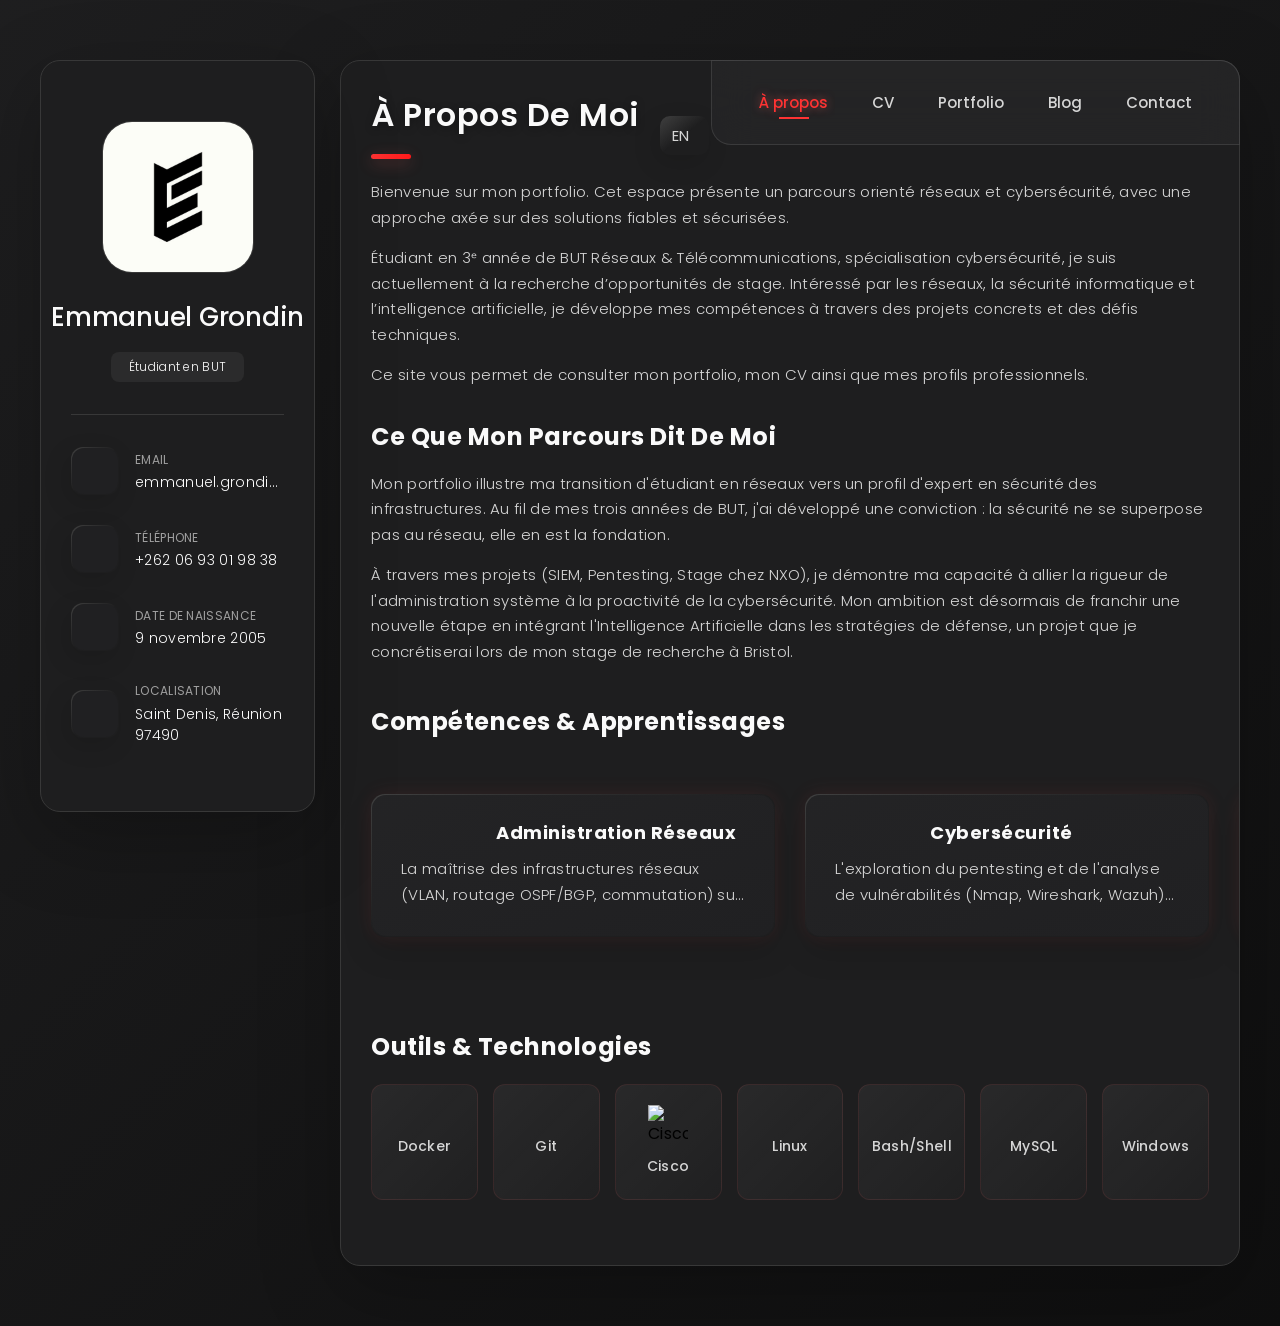
==== index.html @ bf95dd13 "final (english)" ====
<!DOCTYPE html>
<html lang="fr">

<head>
  <meta charset="UTF-8">
  <meta http-equiv="X-UA-Compatible" content="IE=edge">
  <meta name="viewport" content="width=device-width, initial-scale=1.0">
  <title>Emmanuel Grondin - Portfolio Cybersécurité & Réseaux (BUT R&T)</title>
  <meta name="description" content="Portfolio d'Emmanuel Grondin, étudiant en BUT Réseaux & Télécommunications spécialisé en cybersécurité. Projets en administration réseaux, pentesting, Docker et développement.">
  <meta name="keywords" content="Emmanuel Grondin, Portfolio, Cybersécurité, Réseaux, Télécommunications, BUT R&T, Pentesting, Cisco, Docker, Python, La Réunion">
  <meta name="author" content="Emmanuel Grondin">
  <meta name="theme-color" content="#2b2b2c">

  <!-- Open Graph / Facebook -->
  <meta property="og:type" content="website">
  <meta property="og:url" content="https://gen97490-gif.github.io/">
  <meta property="og:title" content="Emmanuel Grondin - Portfolio Cybersécurité & Réseaux">
  <meta property="og:description" content="Découvrez mes projets et compétences en cybersécurité, administration réseaux et développement.">
  <meta property="og:image" content="https://gen97490-gif.github.io/assets/images/LOGO-onglet.jpg">

  <!-- Twitter -->
  <meta property="twitter:card" content="summary_large_image">
  <meta property="twitter:url" content="https://gen97490-gif.github.io/">
  <meta property="twitter:title" content="Emmanuel Grondin - Portfolio Cybersécurité & Réseaux">
  <meta property="twitter:description" content="Découvrez mes projets et compétences en cybersécurité, administration réseaux et développement.">
  <meta property="twitter:image" content="https://gen97490-gif.github.io/assets/images/LOGO-onglet.jpg">

  <!--
    - favicon
  -->
  <link rel="shortcut icon" href="./assets/images/LOGO-onglet.jpg" type="image/x-icon">

  <!--
    - custom css link
  -->
  <link rel="stylesheet" href="./assets/css/style.css">

  <!--
    - google font link
  -->
  <link rel="preconnect" href="https://fonts.googleapis.com">
  <link rel="preconnect" href="https://fonts.gstatic.com" crossorigin>
  <link href="https://fonts.googleapis.com/css2?family=Poppins:wght@300;400;500;600&display=swap" rel="stylesheet">

  <!-- Devicon pour les logos des technologies -->
  <link rel="stylesheet" type='text/css' href="https://cdn.jsdelivr.net/gh/devicons/devicon@latest/devicon.min.css" />
</head>

<body>

  <!--
    - #LOADING SCREEN
  -->
  <div class="loading-screen" data-loading-screen>
    <div class="loader">
      <div class="loader-circle"></div>
      <img src="./assets/images/LOGO-onglet.jpg" alt="Logo" class="loader-logo">
    </div>
    <p class="loading-text">Initialisation...</p>
  </div>

  <!--
    - #MAIN
  -->

  <main>

    <!--
      - #SIDEBAR
    -->

    <aside class="sidebar" data-sidebar>

      <div class="sidebar-info">

        <figure class="avatar-box">
          <img src="./assets/images/LOGO-onglet.jpg" alt="Emmanuel Grondin" width="80">
        </figure>

        <div class="info-content">
          <h1 class="name" title="Emmanuel Grondin">Emmanuel Grondin</h1>

          <p class="title" style="min-height: 1.5em;">Étudiant en BUT 3 R&T</p>
        </div>

        <button class="info_more-btn" data-sidebar-btn>
          <span>Afficher les contacts</span>

          <ion-icon name="chevron-down"></ion-icon>
        </button>

      </div>

      <div class="sidebar-info_more">

        <div class="separator"></div>

        <ul class="contacts-list">

          <li class="contact-item">

            <div class="icon-box">
              <ion-icon name="mail-outline"></ion-icon>
            </div>

            <div class="contact-info">
              <p class="contact-title">Email</p>

              <a href="mailto:emmanuel.grondin@rt-iut.re" class="contact-link">emmanuel.grondin@rt-iut.re</a>
            </div>

          </li>

          <li class="contact-item">

            <div class="icon-box">
              <ion-icon name="phone-portrait-outline"></ion-icon>
            </div>

            <div class="contact-info">
              <p class="contact-title">Téléphone</p>

              <a href="tel:+33693019838" class="contact-link">+262 06 93 01 98 38</a>
            </div>

          </li>

          <li class="contact-item">

            <div class="icon-box">
              <ion-icon name="calendar-outline"></ion-icon>
            </div>

            <div class="contact-info">
              <p class="contact-title">Date de naissance</p>

              <time datetime="2005-11-09">9 novembre 2005</time>
            </div>

          </li>

          <li class="contact-item">

            <div class="icon-box">
              <ion-icon name="location-outline"></ion-icon>
            </div>

            <div class="contact-info">
              <p class="contact-title">Localisation</p>

              <address>Saint Denis, Réunion 97490</address>
            </div>

          </li>

        </ul>

        <div class="separator"></div>

        <ul class="social-list">

          <li class="social-item">
            <a href="https://www.linkedin.com/in/emmanuel-grondin-610211302/" class="social-link" target="_blank">
              <ion-icon name="logo-linkedin"></ion-icon>
            </a>
          </li>

          <li class="social-item">
            <a href="https://github.com/gen97490-gif" class="social-link" target="_blank">
              <ion-icon name="logo-github"></ion-icon>
            </a>
          </li>

        </ul>

      </div>

    </aside>





    <!--
      - #main-content
    -->

    <div class="main-content">

      <!--
        - #NAVBAR
      -->

      <nav class="navbar">

        <ul class="navbar-list">

          <li class="navbar-item">
            <button class="navbar-link  active" data-nav-link data-page-target="about">À propos</button>
          </li>

          <li class="navbar-item">
            <button class="navbar-link" data-nav-link data-page-target="resume">CV</button>
          </li>

          <li class="navbar-item">
            <button class="navbar-link" data-nav-link data-page-target="portfolio">Portfolio</button>
          </li>

          <li class="navbar-item">
            <button class="navbar-link" data-nav-link data-page-target="blog">Blog</button>
          </li>

          <li class="navbar-item">
            <button class="navbar-link" data-nav-link data-page-target="contact">Contact</button>
          </li>

        </ul>

      </nav>





      <!--
        - #ABOUT
      -->

      <article class="about  active" data-page="about">

        <header style="display: flex; justify-content: flex-start; align-items: center; gap: 20px;">
          <div>
            <h2 class="h2 article-title" data-lang-fr>À propos de moi</h2>
            <h2 class="h2 article-title" data-lang-en style="display: none;">About Me</h2>
          </div>
          
          <button class="lang-toggle-btn" data-lang-toggle-btn title="Switch to English">
            <span class="lang-text">EN</span>
            <ion-icon name="language-outline"></ion-icon>
          </button>
        </header>

        <section class="about-text">
          <!-- Version Française -->
          <div data-lang-fr>
            <p>
              Bienvenue sur mon portfolio. Cet espace présente un parcours orienté réseaux et cybersécurité, avec une approche axée sur des solutions fiables et sécurisées.
            </p>
            <p>
              Étudiant en 3ᵉ année de BUT Réseaux &amp; Télécommunications, spécialisation cybersécurité, je suis actuellement à la recherche d’opportunités de stage.
              Intéressé par les réseaux, la sécurité informatique et l’intelligence artificielle, je développe mes compétences à travers des projets concrets et des défis techniques.
            </p>
            <p>
              Ce site vous permet de consulter mon portfolio, mon CV ainsi que mes profils professionnels.
            </p>
            <h3 class="h3" style="margin-top: 30px; margin-bottom: 15px;">Ce que mon parcours dit de moi</h3>
            <p>
              Mon portfolio illustre ma transition d'étudiant en réseaux vers un profil d'expert en sécurité des infrastructures. 
              Au fil de mes trois années de BUT, j'ai développé une conviction : la sécurité ne se superpose pas au réseau, elle en est la fondation.
            </p>
            <p>
              À travers mes projets (SIEM, Pentesting, Stage chez NXO), je démontre ma capacité à allier la rigueur de l'administration système 
              à la proactivité de la cybersécurité. Mon ambition est désormais de franchir une nouvelle étape en intégrant l'Intelligence Artificielle 
              dans les stratégies de défense, un projet que je concrétiserai lors de mon stage de recherche à Bristol.
            </p>
          </div>

          <!-- English Version -->
          <div data-lang-en style="display: none;">
            <p>
              Welcome to my portfolio. This space showcases a journey focused on networks and cybersecurity, with an approach centered on reliable and secure solutions.
            </p>
            <p>
              As a 3rd-year student in BUT Networks & Telecommunications, specializing in cybersecurity, I am currently looking for internship opportunities.
              Interested in networks, IT security, and artificial intelligence, I develop my skills through concrete projects and technical challenges.
            </p>
            <p>
              This site allows you to view my portfolio, my CV, and my professional profiles.
            </p>
            <h3 class="h3" style="margin-top: 30px; margin-bottom: 15px;">What my journey says about me</h3>
            <p>
              My portfolio illustrates my transition from a network student to an infrastructure security expert profile. 
              Throughout my three years of BUT, I have developed a conviction: security is not superimposed on the network, it is its foundation.
            </p>
            <p>
              Through my projects (SIEM, Pentesting, Internship at NXO), I demonstrate my ability to combine the rigor of system administration 
              with the proactivity of cybersecurity. My ambition is now to take a new step by integrating Artificial Intelligence 
              into defense strategies, a project I will concretize during my research internship in Bristol.
            </p>
          </div>
        </section>


        <!--
          - testimonials (renamed to skills)
        -->

        <section class="testimonials">

          <h3 class="h3 testimonials-title">Compétences & Apprentissages</h3>

          <ul class="testimonials-list has-scrollbar">

            <li class="testimonials-item">
              <div class="content-card static-card">

                <figure class="testimonials-avatar-box">
                  <ion-icon name="server-outline" style="font-size: 40px; color: #ff6347;"></ion-icon>
                </figure>

                <h4 class="h4 testimonials-item-title">Administration Réseaux</h4>

                <div class="testimonials-text">
                  <p>
                    La maîtrise des infrastructures réseaux (VLAN, routage OSPF/BGP, commutation) sur équipements Cisco et via GNS3 m'a permis de comprendre la colonne vertébrale des communications numériques. Cela m'a apporté une rigueur logique essentielle pour diagnostiquer des pannes complexes et concevoir des architectures robustes.
                  </p>
                </div>

              </div>
            </li>

            <li class="testimonials-item">
              <div class="content-card static-card">

                <figure class="testimonials-avatar-box">
                  <ion-icon name="shield-checkmark-outline" style="font-size: 40px; color: #ff6347;"></ion-icon>
                </figure>

                <h4 class="h4 testimonials-item-title">Cybersécurité</h4>

                <div class="testimonials-text">
                  <p>
                    L'exploration du pentesting et de l'analyse de vulnérabilités (Nmap, Wireshark, Wazuh) a aiguisé mon esprit critique et ma vigilance. J'ai appris à anticiper les menaces plutôt qu'à les subir, transformant chaque faille potentielle en une opportunité de renforcement du système d'information.
                  </p>
                </div>

              </div>
            </li>

            <li class="testimonials-item">
              <div class="content-card static-card">

                <figure class="testimonials-avatar-box">
                  <ion-icon name="code-slash-outline" style="font-size: 40px; color: #ff6347;"></ion-icon>
                </figure>

                <h4 class="h4 testimonials-item-title">Développement Web</h4>

                <div class="testimonials-text">
                  <p>
                    Le développement (HTML, CSS, JS, PHP) m'a donné la capacité de créer mes propres outils et interfaces. Au-delà du code, cela m'a appris à structurer ma pensée et à traduire des besoins fonctionnels en solutions techniques concrètes, améliorant ainsi mon autonomie sur les projets.
                  </p>
                </div>

              </div>
            </li>

            <li class="testimonials-item">
              <div class="content-card static-card">

                <figure class="testimonials-avatar-box">
                  <ion-icon name="cog-outline" style="font-size: 40px; color: #ff6347;"></ion-icon>
                </figure>

                <h4 class="h4 testimonials-item-title">Systèmes & Infrastructure</h4>

                <div class="testimonials-text">
                  <p>
                    L'administration système (Linux, Windows, Virtualisation) m'a apporté une vision globale de l'environnement IT. J'ai acquis une méthodologie d'automatisation et de supervision (SNMP, Cacti) indispensable pour garantir la disponibilité et la performance des services en production.
                  </p>
                </div>

              </div>
            </li>

          </ul>

        </section>


        <!--
          - Outils & Technologies
        -->

        <section class="tools-section">

          <h3 class="h3 tools-title">Outils & Technologies</h3>

          <div class="tools-grid">

            <div class="tool-card">
              <i class="devicon-docker-plain colored" style="font-size: 40px;"></i>
              <p>Docker</p>
            </div>

            <div class="tool-card">
              <i class="devicon-git-plain colored" style="font-size: 40px;"></i>
              <p>Git</p>
            </div>

             <div class="tool-card">
              <img src="https://cdn.simpleicons.org/cisco/1BA0D7" style="width: 40px; height: 40px;" alt="Cisco">
              <p>Cisco</p>
            </div>

            <div class="tool-card">
              <i class="devicon-linux-plain" style="font-size: 40px; color: white;"></i>
              <p>Linux</p>
            </div>

            <div class="tool-card">
              <i class="devicon-bash-plain" style="font-size: 40px; color: white;"></i>
              <p>Bash/Shell</p>
            </div>

            <div class="tool-card">
              <i class="devicon-mysql-plain colored" style="font-size: 40px;"></i>
              <p>MySQL</p>
            </div>

            <div class="tool-card">
              <i class="devicon-windows8-original colored" style="font-size: 40px;"></i>
              <p>Windows</p>
            </div>

          </div>

        </section>

      </article>





      <!--
        - #RESUME
      -->

      <article class="resume" data-page="resume">

        <header>
          <h2 class="h2 article-title">CV</h2>
        </header>

        <section class="timeline">

          <div class="title-wrapper">
            <div class="icon-box">
              <ion-icon name="book-outline"></ion-icon>
            </div>

            <h3 class="h3">Formation</h3>
          </div>

          <ol class="timeline-list">

            <li class="timeline-item">

              <h4 class="h4 timeline-item-title">BUT Réseaux & Télécommunications - 3ème année</h4>

              <span>2023 — 2026</span>

              <p class="timeline-text">
                Formation spécialisée en réseaux informatiques, cybersécurité et télécommunications. Apprentissage des protocoles réseau, administration système et sécurité des données.
              </p>

            </li>

            <li class="timeline-item">

              <h4 class="h4 timeline-item-title">Baccalauréat Scientifique</h4>

              <span>2020 — 2023</span>

              <p class="timeline-text">
                Formation générale avec spécialisation en mathématiques et sciences de l'ingénieur préparant aux études supérieures en informatique et réseaux.
              </p>

            </li>

          </ol>

        </section>

        <section class="timeline">

          <div class="title-wrapper">
            <div class="icon-box">
              <ion-icon name="book-outline"></ion-icon>
            </div>

            <h3 class="h3">Expérience</h3>
          </div>

          <ol class="timeline-list">

            <li class="timeline-item">

              <h4 class="h4 timeline-item-title">Stage final - NXO Indian Ocean</h4>

              <span>Avril — Juin 2025</span>

              <p class="timeline-text">
                Stage de 2 mois au sein du département Réseaux & Sécurité. Déploiement d'équipements Cisco et Fortigate, support ITSM via Jira, migration SD-WAN, configuration VLAN et Wi-Fi, utilisation d'ESXi, GNS3 et Wireshark.
              </p>

            </li>

          </ol>

        </section>

        <section class="skill">

          <h3 class="h3 skills-title">Mes compétences</h3>

          <ul class="skills-list content-card">

            <li class="skills-item">

              <div class="title-wrapper">
                <h5 class="h5">Réseaux & TCP/IP</h5>
                <data value="85">85%</data>
              </div>

              <div class="skill-progress-bg">
                <div class="skill-progress-fill" style="width: 85%;"></div>
              </div>

            </li>

            <li class="skills-item">

              <div class="title-wrapper">
                <h5 class="h5">Cybersécurité</h5>
                <data value="80">80%</data>
              </div>

              <div class="skill-progress-bg">
                <div class="skill-progress-fill" style="width: 80%;"></div>
              </div>

            </li>

            <li class="skills-item">

              <div class="title-wrapper">
                <h5 class="h5">Linux & Windows</h5>
                <data value="85">85%</data>
              </div>

              <div class="skill-progress-bg">
                <div class="skill-progress-fill" style="width: 85%;"></div>
              </div>

            </li>

            <li class="skills-item">

              <div class="title-wrapper">
                <h5 class="h5">Python & Scripting</h5>
                <data value="75">75%</data>
              </div>

              <div class="skill-progress-bg">
                <div class="skill-progress-fill" style="width: 75%;"></div>
              </div>

            </li>

          </ul>

        </section>

        <section style="margin-top: 30px;">
          <h3 class="h3" style="margin-bottom: 20px;">Mon CV</h3>
          <embed src="./CV_2025_Emmanuel_Grondin.pdf" type="application/pdf" width="100%" height="600px" style="border: 1px solid var(--jet); border-radius: 10px;">
          <div style="margin-top: 15px; text-align: center;">
            <a href="./CV_2025_Emmanuel_Grondin.pdf" download class="form-btn" style="text-decoration: none; display: inline-flex; align-items: center; gap: 8px;">
              <ion-icon name="document-outline"></ion-icon>
              <span>Télécharger mon CV (PDF)</span>
            </a>
          </div>
        </section>

      </article>





      <!--
        - #PORTFOLIO
      -->

      <article class="portfolio" data-page="portfolio">

        <header>
          <h2 class="h2 article-title">Portfolio</h2>
        </header>

        <div style="margin-bottom: 25px; color: var(--light-gray);">
          <p>
            Voici un aperçu de mes réalisations techniques. Chaque projet présenté ici a été une occasion d'approfondir mes connaissances, que ce soit en sécurisation d'infrastructures, en administration réseau ou en développement d'outils. Ces expériences concrètes illustrent ma capacité à passer de la théorie à la pratique.
          </p>
          <ul style="margin-top: 15px; color: var(--light-gray);">
            <li style="margin-bottom: 5px;">• <strong style="color: var(--white-2);">Cybersécurité :</strong> Audit, Pentesting, SIEM (Wazuh), Hardening.</li>
            <li style="margin-bottom: 5px;">• <strong style="color: var(--white-2);">Réseaux :</strong> Architecture LAN/WAN, Cisco, SD-WAN, Wi-Fi.</li>
            <li style="margin-bottom: 5px;">• <strong style="color: var(--white-2);">Dev & Sys :</strong> Docker, Scripting (Python/Bash), Virtualisation.</li>
          </ul>
        </div>

        <section class="projects">

            <ul class="filter-list">

            <li class="filter-item">
              <button class="active" data-filter-btn>Cyber</button>
            </li>

            <li class="filter-item">
              <button data-filter-btn>Réseaux</button>
            </li>

            <li class="filter-item">
              <button data-filter-btn>Docker</button>
            </li>

            <li class="filter-item">
              <button data-filter-btn>Autre</button>
            </li>

          </ul>

          <div class="filter-select-box">

            <button class="filter-select" data-select>

              <div class="select-value" data-selecct-value>Sélectionner une catégorie</div>

              <div class="select-icon">
                <ion-icon name="chevron-down"></ion-icon>
              </div>

            </button>

            <ul class="select-list">

              <li class="select-item">
                <button data-select-item>Cyber</button>
              </li>

              <li class="select-item">
                <button data-select-item>Réseaux</button>
              </li>

              <li class="select-item">
                <button data-select-item>Docker</button>
              </li>

              <li class="select-item">
                <button data-select-item>Autre</button>
              </li>

            </ul>

          </div>

          <ul class="project-list">

            <li class="project-item active" data-filter-item data-category="cyber">
              <a href="#" class="project-link" data-pdf="./rapport/SAE 101 Mooc anssi.pdf" data-title="Certification ANSSI - Hygiène Informatique">
                <figure class="project-img">
                  <div class="project-item-icon-box">
                    <ion-icon name="eye-outline"></ion-icon>
                  </div>
                  <img src="./SAE101.png" alt="Certification ANSSI - Hygiène Informatique" loading="lazy">
                </figure>
                <h3 class="project-title">Certification ANSSI - Hygiène Informatique</h3>
                <p class="project-category">Cyber</p>
                <p class="project-description">Formation aux bonnes pratiques de l'ANSSI : sécurisation des postes de travail, gestion des mots de passe et protection des données sensibles.</p>
              </a>
            </li>

            <li class="project-item active" data-filter-item data-category="réseaux">
              <a href="#" class="project-link" data-pdf="./rapport/Compte_rendu.pdf" data-title="Conception & Déploiement Réseau LAN">
                <figure class="project-img">
                  <div class="project-item-icon-box">
                    <ion-icon name="eye-outline"></ion-icon>
                  </div>
                  <img src="./SAE102.png" alt="Schéma réseau LAN Cisco" loading="lazy">
                </figure>
                <h3 class="project-title">Conception & Déploiement Réseau LAN</h3>
                <p class="project-category">Réseaux</p>
                <p class="project-description">Architecture et déploiement d'un réseau local d'entreprise : adressage VLSM, configuration de commutateurs/routeurs Cisco et segmentation VLAN.</p>
              </a>
            </li>

            <li class="project-item active" data-filter-item data-category="autre">
              <a href="#" class="project-link" data-pdf="./rapport/SAE 202Rapport_audit_de_couverture_WIFI_Emmanuel_GRONDIN_et Benoit_Dijoux..pdf" data-title="Audit Wi-Fi & Analyse Protocolaire">
                <figure class="project-img">
                  <div class="project-item-icon-box">
                    <ion-icon name="eye-outline"></ion-icon>
                  </div>
                  <img src="./SAE103.png" alt="Analyse de spectre Wi-Fi" loading="lazy">
                </figure>
                <h3 class="project-title">Audit Wi-Fi & Analyse Protocolaire</h3>
                <p class="project-category">Autre</p>
                <p class="project-description">Audit de couverture et analyse de spectre Wi-Fi. Étude des protocoles 802.11 et optimisation de la qualité de service (QoS) sans fil.</p>
              </a>
            </li>

            <li class="project-item" data-filter-item data-category="réseaux">
              <a href="#" class="project-link" data-pdf="./SAE_201_Emmanuel.GRONDIN_et_Yann.BOISVILLIERS_Compte_Rendu.pdf" data-title="Administration Système & Services Réseaux">
                <figure class="project-img">
                  <div class="project-item-icon-box">
                    <ion-icon name="eye-outline"></ion-icon>
                  </div>
                  <img src="./SAE201.png" alt="Administration services réseaux Linux Windows" loading="lazy">
                </figure>
                <h3 class="project-title">Administration Système & Services Réseaux</h3>
                <p class="project-category">Réseaux</p>
                <p class="project-description">Déploiement et configuration de services essentiels (DNS, DHCP, Web) sur environnements Linux et Windows Server.</p>
              </a>
            </li>

            <li class="project-item" data-filter-item data-category="autre">
              <a href="#" class="project-link" data-pdf="./rapport/CR_SAE202_ALAMELOU_Rohan_BOUGHLEM_Bilel_GRONDIN_Emmanuel.pdf" data-title="Analyse Physique des Signaux & Transmission">
                <figure class="project-img">
                  <div class="project-item-icon-box">
                    <ion-icon name="eye-outline"></ion-icon>
                  </div>
                  <img src="./SAE202.png" alt="Analyse signal fibre optique" loading="lazy">
                </figure>
                <h3 class="project-title">Analyse Physique des Signaux & Transmission</h3>
                <p class="project-category">Autre</p>
                <p class="project-description">Analyse physique des transmissions : étude de la propagation des signaux sur fibre optique et cuivre, diagnostic de la couche physique.</p>
              </a>
            </li>

            <li class="project-item" data-filter-item data-category="autre">
              <a href="#" class="project-link" data-pdf="./rapport/SAE 203 TP7_Emmanuel-GRONDIN_Djibrill-GAGE_ Analyse_d'un système_de_gestion_de_commandes.pdf" data-title="Audit de Conformité & Installation de Services">
                <figure class="project-img">
                  <div class="project-item-icon-box">
                    <ion-icon name="eye-outline"></ion-icon>
                  </div>
                  <img src="./SAE203.jpg" alt="Audit de conformité système" loading="lazy">
                </figure>
                <h3 class="project-title">Audit de Conformité & Installation de Services</h3>
                <p class="project-category">Autre</p>
                <p class="project-description">Audit de conformité d'une infrastructure : installation sécurisée de services, vérification des configurations et hardening système.</p>
              </a>
            </li>

            <li class="project-item" data-filter-item data-category="réseaux">
              <a href="#" class="project-link" data-pdf="./SAE2.04_Projet_Integratif_brice_bernardin_hugues_chane-yin_grondin_emmanuel.pdf" data-title="Architecture Réseau Haute Disponibilité">
                <figure class="project-img">
                  <div class="project-item-icon-box">
                    <ion-icon name="eye-outline"></ion-icon>
                  </div>
                  <img src="./SAE204.jpeg" alt="Architecture réseau haute disponibilité" loading="lazy">
                </figure>
                <h3 class="project-title">Architecture Réseau Haute Disponibilité</h3>
                <p class="project-category">Réseaux</p>
                <p class="project-description">Conception d'une architecture réseau haute disponibilité (HA) : redondance des liens, protocoles de tolérance aux pannes (HSRP/VRRP).</p>
              </a>
            </li>

            <li class="project-item" data-filter-item data-category="cyber">
              <a href="#" class="project-link" data-pdf="./SAE3.CYBER.03_Concevoir un réseau sécurisé_DIJOUX-BENOIT_GRONDIN-EMMANUEL_BOISVILLIERS-YANN.pdf" data-title="Architecture & Sécurisation d'Infrastructure">
                <figure class="project-img">
                  <div class="project-item-icon-box">
                    <ion-icon name="eye-outline"></ion-icon>
                  </div>
                  <img src="./SAE 303.webp" alt="Architecture sécurisée pare-feu" loading="lazy">
                </figure>
                <h3 class="project-title">Architecture & Sécurisation d'Infrastructure</h3>
                <p class="project-category">Cyber</p>
                <p class="project-description">Sécurisation périmétrique et interne : mise en place de pare-feux, segmentation réseau avancée et contrôle d'accès strict.</p>
              </a>
            </li>

            <!-- Nouveaux Projets Cyber -->

            <li class="project-item" data-filter-item data-category="cyber">
              <a href="#" class="project-link" data-pdf="./rapport/TP_Wazuh_CYBER_Boisvilliers_Yann_Grondin_Emmanuel.pdf" data-title="Mise en place d'un SIEM (Wazuh) & Supervision">
                <figure class="project-img">
                  <div class="project-item-icon-box">
                    <ion-icon name="eye-outline"></ion-icon>
                  </div>
                  <!-- PLACEHOLDER IMAGE -->
                  <img src="./assets/images/wazuh.png" alt="Interface Dashboard Wazuh SIEM" loading="lazy" style="background: #333;">
                </figure>
                <h3 class="project-title">Mise en place d'un SIEM (Wazuh) & Supervision</h3>
                <p class="project-category">Cyber</p>
                <p class="project-description">Implémentation d'un SOC/SIEM avec Wazuh : centralisation des logs, détection d'intrusions en temps réel et réponse aux incidents.</p>
              </a>
            </li>

            <li class="project-item" data-filter-item data-category="cyber">
              <a href="#" class="project-link" data-pdf="./rapport/SAE 304 MANU.pdf" data-title="Rapport d'Investigation & Challenges CTF">
                <figure class="project-img">
                  <div class="project-item-icon-box">
                    <ion-icon name="eye-outline"></ion-icon>
                  </div>
                  <!-- PLACEHOLDER IMAGE -->
                  <img src="./assets/images/kali.jpg" alt="Kali Linux pour CTF et investigation" loading="lazy" style="background: #333;">
                </figure>
                <h3 class="project-title">Rapport d'Investigation & Challenges CTF</h3>
                <p class="project-category">Cyber</p>
                <p class="project-description">Investigation numérique et réponse à incident : analyse forensique, résolution de challenges CTF (Capture The Flag) et rapport d'incident.</p>
              </a>
            </li>

            <li class="project-item" data-filter-item data-category="cyber">
              <a href="#" class="project-link" data-pdf="./rapport/SAE304 Emmanuel_GRONDIN(machines vulnérables - deuxieme vague) (2).pdf" data-title="Pentesting & Audit de Vulnérabilités">
                <figure class="project-img">
                  <div class="project-item-icon-box">
                    <ion-icon name="eye-outline"></ion-icon>
                  </div>
                  <!-- PLACEHOLDER IMAGE -->
                  <img src="./assets/images/Kali-Linux-distribution-linux-1024x666.webp" alt="Pentesting sur machines vulnérables" loading="lazy" style="background: #333;">
                </figure>
                <h3 class="project-title">Pentesting & Audit de Vulnérabilités</h3>
                <p class="project-category">Cyber</p>
                <p class="project-description">Tests d'intrusion (Pentesting) : identification et exploitation de vulnérabilités (Web, Système) pour évaluer la robustesse des défenses.</p>
              </a>
            </li>

            <li class="project-item" data-filter-item data-category="cyber">
              <a href="#" class="project-link" data-pdf="./rapport/Audit_Securite_Complet_Emmanuel_GRONDIN.pdf" data-title="Audit de Sécurité Organisationnel & Technique">
                <figure class="project-img">
                  <div class="project-item-icon-box">
                    <ion-icon name="eye-outline"></ion-icon>
                  </div>
                  <!-- PLACEHOLDER IMAGE -->
                  <img src="./assets/images/audit.png" alt="Rapport d'audit de sécurité" loading="lazy" style="background: #333;">
                </figure>
                <h3 class="project-title">Audit de Sécurité Organisationnel & Technique</h3>
                <p class="project-category">Cyber</p>
                <p class="project-description">Audit de sécurité global : analyse de risques (EBIOS), audit organisationnel et technique, et recommandations de remédiation.</p>
              </a>
            </li>

            <li class="project-item" data-filter-item data-category="cyber">
              <a href="#" class="project-link" data-pdf="./rapport/2025-R4.Cyber.11_TP1_Emmanuel-GRONDIN.pdf" data-title="Hardening & Sécurisation des Services Critiques">
                <figure class="project-img">
                  <div class="project-item-icon-box">
                    <ion-icon name="eye-outline"></ion-icon>
                  </div>
                  <!-- PLACEHOLDER IMAGE -->
                  <img src="./assets/images/network-security-levels-what-is.jpg" alt="Hardening et sécurisation système" loading="lazy" style="background: #333;">
                </figure>
                <h3 class="project-title">Hardening & Sécurisation des Services Critiques</h3>
                <p class="project-category">Cyber</p>
                <p class="project-description">Durcissement (Hardening) des services critiques : sécurisation des configurations, gestion des correctifs et réduction de la surface d'attaque.</p>
              </a>
            </li>

            <!-- Nouveaux Projets Docker -->

            <li class="project-item" data-filter-item data-category="docker">
              <a href="#" class="project-link" data-pdf="./rapport/GRONDIN-Emmanuel-BUT3-TP1_docker.pdf" data-title="Déploiement d'Infrastructure Conteneurisée">
                <figure class="project-img">
                  <div class="project-item-icon-box">
                    <ion-icon name="eye-outline"></ion-icon>
                  </div>
                  <!-- PLACEHOLDER IMAGE -->
                  <img src="./assets/images/grafana.png" alt="Monitoring Docker avec Grafana" loading="lazy" style="background: #333;">
                </figure>
                <h3 class="project-title">Déploiement d'Infrastructure Conteneurisée</h3>
                <p class="project-category">Docker</p>
                <p class="project-description">Conteneurisation d'applications : création d'images Docker optimisées, gestion des volumes et réseaux pour des déploiements agiles.</p>
              </a>
            </li>

            <li class="project-item" data-filter-item data-category="docker">
              <a href="#" class="project-link" data-pdf="./rapport/GRONDIN-Emmanuel-BUT3-TP2_docker.pdf" data-title="Orchestration de Conteneurs & Micro-services">
                <figure class="project-img">
                  <div class="project-item-icon-box">
                    <ion-icon name="eye-outline"></ion-icon>
                  </div>
                  <!-- PLACEHOLDER IMAGE -->
                  <img src="./assets/images/docker.jpg" alt="Orchestration Docker Compose" loading="lazy" style="background: #333;">
                </figure>
                <h3 class="project-title">Orchestration de Conteneurs & Micro-services</h3>
                <p class="project-category">Docker</p>
                <p class="project-description">Orchestration de conteneurs : déploiement de stacks multi-services avec Docker Compose, gestion de la scalabilité et de la persistance.</p>
              </a>
            </li>

          </ul>

        </section>

      </article>

      <article class="blog" data-page="blog">

        <header>
          <h2 class="h2 article-title">Blog</h2>
        </header>

        <section class="blog-posts">

          <ul class="blog-posts-list">

            <li class="blog-post-item">
              <a href="#" class="project-link" data-pdf="./rapport/GRONDIN_Emmanuel_rapport_stage_RT2_2025 (1).pdf" data-title="Rapport de Stage - NXO Indian Ocean">

                <figure class="blog-banner-box">
                  <img src="./assets/images/NXO-Fayat-fond-bleu-413x267.png" alt="Stage NXO Indian Ocean" loading="lazy">
                </figure>

                <div class="blog-content">

                  <div class="blog-meta">
                    <p class="blog-category">Expérience</p>

                    <span class="dot"></span>

                    <time datetime="2025-04">Avril — Juin 2025</time>
                  </div>

                  <h3 class="h3 blog-item-title">Stage final - NXO Indian Ocean</h3>

                  <p class="blog-text">
                    Stage de 2 mois au sein du département Réseaux & Sécurité. Déploiement d'équipements Cisco et Fortigate, support ITSM via Jira, migration SD-WAN, configuration VLAN et Wi-Fi, utilisation d'ESXi, GNS3 et Wireshark.
                  </p>

                </div>

              </a>
            </li>

            <li class="blog-post-item">
              <a href="#">

                <figure class="blog-banner-box">
                  <img src="./assets/images/logo.webp" alt="Université de Bristol" loading="lazy">
                </figure>

                <div class="blog-content">

                  <div class="blog-meta">
                    <p class="blog-category">Recherche & IA</p>

                    <span class="dot"></span>

                    <time datetime="2026">Projet Futur</time>
                  </div>

                  <h3 class="h3 blog-item-title">Stage de Recherche - Université de Bristol</h3>

                  <p class="blog-text">
                    Préparation d'un stage de recherche en Angleterre à l'Université de Bristol. Le sujet portera sur l'auto-défense des systèmes informatiques (Self-Defending Networks) en utilisant l'Intelligence Artificielle pour la cybersécurité.
                  </p>

                </div>

              </a>
            </li>

          </ul>

        </section>

      </article>





      <!--
        - #CONTACT
      -->

      <article class="contact" data-page="contact">

        <header>
          <h2 class="h2 article-title">Contact</h2>
        </header>

        <section class="contact-info-main">
          <p style="color: var(--light-gray); margin-bottom: 30px; font-size: var(--fs-6);">
            Je suis actuellement à la recherche d'opportunités en réseaux, cybersécurité et même en intelligence artificielle. N'hésitez pas à me contacter directement via les coordonnées ci-dessous pour échanger sur mon profil ou mes projets.
          </p>

          <ul class="contacts-list" style="grid-template-columns: 1fr;">

            <li class="contact-item">
              <div class="icon-box">
                <ion-icon name="mail-outline"></ion-icon>
              </div>

              <div class="contact-info">
                <p class="contact-title">Email</p>
                <a href="mailto:emmanuel.grondin@rt-iut.re" class="contact-link">emmanuel.grondin@rt-iut.re</a>
              </div>
            </li>

            <li class="contact-item">
              <div class="icon-box">
                <ion-icon name="phone-portrait-outline"></ion-icon>
              </div>

              <div class="contact-info">
                <p class="contact-title">Téléphone</p>
                <a href="tel:+33693019838" class="contact-link">+262 06 93 01 98 38</a>
              </div>
            </li>

            <li class="contact-item">
              <div class="icon-box">
                <ion-icon name="location-outline"></ion-icon>
              </div>

              <div class="contact-info">
                <p class="contact-title">Localisation</p>
                <address style="color: var(--white-2); font-style: normal;">Saint Denis, Réunion 97490</address>
              </div>
            </li>

          </ul>

        </section>

        <section class="hobbies-section" style="margin-bottom: 30px;">

          <h3 class="h3 article-title">Centres d'intérêt</h3>

          <ul class="service-list">

            <li class="service-item">
              <div class="service-icon-box">
                <ion-icon name="football-outline" style="font-size: 40px; color: var(--crimson-red);"></ion-icon>
              </div>
              <div class="service-content-box">
                <h4 class="h4 service-item-title">Football</h4>
                <p class="service-item-text">
                  Esprit d'équipe et compétition, développant résilience et cohésion.
                </p>
              </div>
            </li>

            <li class="service-item">
              <div class="service-icon-box">
                <ion-icon name="walk-outline" style="font-size: 40px; color: var(--crimson-red);"></ion-icon>
              </div>
              <div class="service-content-box">
                <h4 class="h4 service-item-title">Randonnée</h4>
                <p class="service-item-text">
                  Exploration des sentiers de La Réunion. Une activité qui renforce la persévérance et permet de se ressourcer.
                </p>
              </div>
            </li>

            <li class="service-item">
              <div class="service-icon-box">
                <ion-icon name="desktop-outline" style="font-size: 40px; color: var(--crimson-red);"></ion-icon>
              </div>
              <div class="service-content-box">
                <h4 class="h4 service-item-title">Informatique</h4>
                <p class="service-item-text">
                  Passionné par la tech en général : veille technologique, configuration de homelab et projets personnels.
                </p>
              </div>
            </li>

          </ul>

        </section>

      </article>

    </div>

    <!-- PDF Modal (Placé ici pour être accessible partout) -->
    <div class="pdf-modal-container" id="pdfModal">
      <div class="pdf-overlay" id="pdfOverlay"></div>
      <div class="pdf-modal">
        <div class="pdf-modal-header">
          <h2 class="pdf-modal-title" id="pdfTitle"></h2>
          <button class="pdf-modal-close" id="pdfCloseBtn">
            <ion-icon name="close-outline"></ion-icon>
          </button>
        </div>
        <div class="pdf-modal-content">
          <embed id="pdfViewer" type="application/pdf" width="100%" height="100%">
        </div>
        <div class="pdf-modal-footer">
          <a id="pdfSiteBtn" href="#" target="_blank" class="form-btn" style="display: none; text-decoration: none; align-items: center; gap: 8px; margin-bottom: 10px;">
            <ion-icon name="globe-outline"></ion-icon>
            <span>Visiter le site</span>
          </a>
          <a id="pdfDownloadBtn" href="#" download class="form-btn" style="text-decoration: none; display: inline-flex; align-items: center; gap: 8px;">
            <ion-icon name="download-outline"></ion-icon>
            <span>Télécharger</span>
          </a>
        </div>
      </div>
    </div>

  </main>






  <!--
    - custom js link
  -->
  <script src="./assets/js/script.js"></script>

  <!--
    - ionicon link
  -->
  <script type="module" src="https://unpkg.com/ionicons@5.5.2/dist/ionicons/ionicons.esm.js"></script>
  <script nomodule src="https://unpkg.com/ionicons@5.5.2/dist/ionicons/ionicons.js"></script>

</body>

</html>
---- assets/css/style.css ----
li {
  transition: transform var(--transition-1), opacity var(--transition-1);
}

li:hover {
  transform: translateX(2px);
}

/* Focus states améliorés pour l'accessibilité */
button:focus, a:focus {
  outline: 2px solid var(--crimson-red);
  outline-offset: 2px;
  border-radius: 4px;
}

input:focus, textarea:focus {
  outline: 2px solid var(--crimson-red);
  outline-offset: 2px;
}

/* Meilleur contraste pour les liens */
a {
  color: var(--white-2);
}

a:hover {
  color: var(--crimson-red);
}

/* Améliorations de l'indentation et l'espacement */
.content-card {
  padding: 20px;
}

/* Meilleure visibilité du scroll */
::-webkit-scrollbar-thumb:hover {
  background: var(--bittersweet-shimmer);
  box-shadow: inset 0 0 6px rgba(255, 100, 100, 0.3);
}

/*-----------------------------------*\
  #style.css
\*-----------------------------------*/


/**
 * copyright 2022 @codewithsadee
 */





/*-----------------------------------*\
  #CUSTOM PROPERTY
\*-----------------------------------*/

:root {

  /**
   * colors
   */

  /* gradient */

  --bg-gradient-onyx: linear-gradient(
    to bottom right, 
    hsl(240, 1%, 25%) 3%, 
    hsl(0, 0%, 19%) 97%
  );
  --bg-gradient-jet: linear-gradient(
    to bottom right, 
    hsla(240, 1%, 18%, 0.251) 0%, 
    hsla(240, 2%, 11%, 0) 100%
  ), hsl(240, 2%, 13%);
  --bg-gradient-red-1: linear-gradient(
    to bottom right, 
    hsl(0, 100%, 60%) 0%, 
    hsla(0, 100%, 55%, 0) 50%
  );
  --bg-gradient-red-2: linear-gradient(
    135deg, 
    hsla(0, 100%, 60%, 0.251) 0%, 
    hsla(0, 100%, 55%, 0) 59.86%
  ), hsl(240, 2%, 13%);
  --border-gradient-onyx: linear-gradient(
    to bottom right, 
    hsl(0, 0%, 25%) 0%, 
    hsla(0, 0%, 25%, 0) 50%
  );
  --text-gradient-red: linear-gradient(
    to right, 
    hsl(0, 100%, 60%), 
    hsl(0, 100%, 55%)
  );

  /* solid */

  --jet: hsl(0, 0%, 22%);
  --onyx: hsl(240, 1%, 17%);
  --eerie-black-1: hsl(240, 2%, 13%);
  --eerie-black-2: hsl(240, 2%, 12%);
  --smoky-black: hsl(0, 0%, 7%);
  --white-1: hsl(0, 0%, 100%);
  --white-2: hsl(0, 0%, 98%);
  --crimson-red: hsl(0, 100%, 60%);
  --crimson-red-dark: hsl(0, 100%, 50%);
  --light-gray: hsl(0, 0%, 84%);
  --light-gray-70: hsla(0, 0%, 84%, 0.7);
  --bittersweet-shimmer: hsl(0, 43%, 51%);

  /**
   * typography
   */

  /* font-family */
  --ff-poppins: 'Poppins', sans-serif;

  /* font-size */
  --fs-1: 24px;
  --fs-2: 18px;
  --fs-3: 17px;
  --fs-4: 16px;
  --fs-5: 15px;
  --fs-6: 14px;
  --fs-7: 13px;
  --fs-8: 11px;

  /* font-weight */
  --fw-300: 300;
  --fw-400: 400;
  --fw-500: 500;
  --fw-600: 600;

  /**
   * shadow
   */
  
  --shadow-1: -4px 8px 24px hsla(0, 0%, 0%, 0.25);
  --shadow-2: 0 16px 30px hsla(0, 0%, 0%, 0.25);
  --shadow-3: 0 16px 40px hsla(0, 0%, 0%, 0.25);
  --shadow-4: 0 25px 50px hsla(0, 0%, 0%, 0.15);
  --shadow-5: 0 24px 80px hsla(0, 0%, 0%, 0.25);

  /**
   * transition
   */

  --transition-1: 0.25s ease;
  --transition-2: 0.5s ease-in-out;

}


/*-----------------------------------*\
  #MODERN ENHANCEMENTS
\*-----------------------------------*/

/* Smooth transitions globales */
* {
  transition: background-color var(--transition-1), color var(--transition-1), transform var(--transition-1), box-shadow var(--transition-1);
}

/* Animation de pulsation pour l'avatar */
@keyframes pulse-glow {
  0% { box-shadow: 0 0 0 0 rgba(255, 99, 71, 0.4); }
  70% { box-shadow: 0 0 0 10px rgba(255, 99, 71, 0); }
  100% { box-shadow: 0 0 0 0 rgba(255, 99, 71, 0); }
}

/* Amélioration globale des textes et lisibilité */
body {
  letter-spacing: 0.3px;
}

p {
  line-height: 1.7;
}

h1, h2, h3, h4, h5 {
  letter-spacing: 0.5px;
}

/* Améliorations des sections */
section {
  margin-bottom: 40px;
}

/* Hover effect sur les sections */
article {
  transition: transform var(--transition-2);
}

/* Amélioration des inputs */
input:focus, textarea:focus {
  box-shadow: 0 0 20px rgba(255, 100, 100, 0.3), inset 0 0 10px rgba(255, 100, 100, 0.1);
  transform: translateY(-2px);
}

/* Amélioration des listes */
li {
  transition: transform var(--transition-1), opacity var(--transition-1);
}

li:hover {
  transform: translateX(2px);
}


/* Amélioration des boutons et liens */
a, button {
  position: relative;
  overflow: hidden;
}

a::before, button::before {
  content: "";
  position: absolute;
  top: 50%;
  left: 50%;
  width: 0;
  height: 0;
  border-radius: 50%;
  background: rgba(255, 255, 255, 0.1);
  transform: translate(-50%, -50%);
  transition: width var(--transition-1), height var(--transition-1);
  z-index: -1;
}

a:hover::before, button:hover::before {
  width: 300px;
  height: 300px;
}





/*-----------------------------------*\
  #RESET
\*-----------------------------------*/

*, *::before, *::after {
  margin: 0;
  padding: 0;
  box-sizing: border-box;
}

a { text-decoration: none; }

li { list-style: none; }

img, ion-icon, a, button, time, span { display: block; }

button {
  font: inherit;
  background: none;
  border: none;
  text-align: left;
  cursor: pointer;
}

input, textarea {
  display: block;
  width: 100%;
  background: none;
  font: inherit;
}

::selection {
  background: var(--crimson-red);
  color: var(--smoky-black);
}

:focus { outline-color: var(--crimson-red); }

html { font-family: var(--ff-poppins); }

body { 
  background: linear-gradient(-45deg, var(--smoky-black), var(--eerie-black-1), #0a0a0a, var(--eerie-black-2));
  background-size: 400% 400%;
  animation: gradientBG 15s ease infinite;
  min-height: 100vh;
}

@keyframes gradientBG {
  0% { background-position: 0% 50%; }
  50% { background-position: 100% 50%; }
  100% { background-position: 0% 50%; }
}





/*-----------------------------------*\
  #REUSED STYLE
\*-----------------------------------*/

.sidebar,
article {
  background: var(--eerie-black-2);
  border: 1px solid var(--jet);
  border-radius: 20px;
  padding: 15px;
  box-shadow: var(--shadow-1);
  z-index: 1;
}

.separator {
  width: 100%;
  height: 1px;
  background: var(--jet);
  margin: 16px 0;
}

.icon-box {
  position: relative;
  background: var(--border-gradient-onyx);
  width: 30px;
  height: 30px;
  border-radius: 8px;
  display: flex;
  justify-content: center;
  align-items: center;
  font-size: 16px;
  color: var(--crimson-red);
  box-shadow: var(--shadow-1);
  z-index: 1;
}

.icon-box::before {
  content: "";
  position: absolute;
  inset: 1px;
  background: var(--eerie-black-1);
  border-radius: inherit;
  z-index: -1;
}

.icon-box ion-icon { --ionicon-stroke-width: 35px; }

article { display: none; }

article.active {
  display: block;
  animation: fadeInScale 0.6s cubic-bezier(0.25, 0.46, 0.45, 0.94) backwards;
}

@keyframes fadeInScale {
  0% { 
    opacity: 0;
    transform: scale(0.95);
  }
  100% { 
    opacity: 1;
    transform: scale(1);
  }
}

.h2,
.h3,
.h4,
.h5 {
  color: var(--white-2);
  text-transform: capitalize;
}

.h2 { font-size: var(--fs-1); }

.h3 { font-size: var(--fs-2); }

.h4 { font-size: var(--fs-4); }

.h5 {
  font-size: var(--fs-7);
  font-weight: var(--fw-500);
}

.article-title {
  position: relative;
  padding-bottom: 12px;
  text-shadow: 0 2px 8px rgba(0, 0, 0, 0.3);
}

.article-title::after {
  content: "";
  position: absolute;
  bottom: 0;
  left: 0;
  width: 40px;
  height: 4px;
  background: var(--text-gradient-red);
  border-radius: 4px;
  box-shadow: 0 4px 15px rgba(255, 100, 100, 0.3);
  transition: width var(--transition-1);
}

.article-title:hover::after {
  width: 60px;
}

.has-scrollbar::-webkit-scrollbar {
  width: 5px; /* for vertical scrollbar */
  height: 5px; /* for horizontal scrollbar */
}

.has-scrollbar::-webkit-scrollbar-track {
  background: var(--onyx);
  border-radius: 5px;
}

.has-scrollbar::-webkit-scrollbar-thumb {
  background: var(--crimson-red);
  border-radius: 5px;
}

.has-scrollbar::-webkit-scrollbar-button { width: 20px; }

.content-card {
  position: relative;
  background: var(--border-gradient-onyx);
  padding: 15px;
  padding-top: 45px;
  border-radius: 14px;
  box-shadow: var(--shadow-2), 0 0 20px rgba(255, 100, 100, 0.1);
  cursor: pointer;
  z-index: 1;
  transition: all var(--transition-1);
}

.content-card:hover {
  box-shadow: var(--shadow-2), 0 0 30px rgba(255, 100, 100, 0.2);
  transform: translateY(-2px);
}

/* Désactiver le curseur pointer pour les cartes non cliquables */
.content-card.static-card {
  cursor: default;
}

.content-card::before {
  content: "";
  position: absolute;
  inset: 1px;
  background: var(--bg-gradient-jet);
  border-radius: inherit;
  z-index: -1;
}





/*-----------------------------------*\
  #MAIN
\*-----------------------------------*/

main {
  margin: 15px 12px;
  margin-bottom: 75px;
  min-width: 259px;
}





/*-----------------------------------*\
  #SIDEBAR
\*-----------------------------------*/

.sidebar {
  margin-bottom: 15px;
  max-height: 112px;
  overflow: hidden;
  transition: var(--transition-2);
}

.sidebar.active { max-height: 405px; }

.sidebar-info {
  position: relative;
  display: flex;
  justify-content: flex-start;
  align-items: center;
  gap: 15px;
}

.avatar-box {
  background: var(--bg-gradient-onyx);
  border-radius: 20px;
  position: relative;
  overflow: hidden;
  border: 1px solid var(--jet);
  animation: pulse-glow 3s infinite;
}

.info-content .name {
  color: var(--white-2);
  font-size: var(--fs-3);
  font-weight: var(--fw-500);
  letter-spacing: -0.25px;
  margin-bottom: 10px;
}

.info-content .title {
  color: var(--white-1);
  background: var(--onyx);
  font-size: var(--fs-8);
  font-weight: var(--fw-300);
  width: max-content;
  padding: 3px 12px;
  border-radius: 8px;
}

.info_more-btn {
  position: absolute;
  top: -15px;
  right: -15px;
  border-radius: 0 15px;
  font-size: 13px;
  color: var(--crimson-red);
  background: var(--border-gradient-onyx);
  padding: 10px;
  box-shadow: var(--shadow-2);
  transition: var(--transition-1);
  z-index: 1;
}

.info_more-btn::before {
  content: "";
  position: absolute;
  inset: 1px;
  border-radius: inherit;
  background: var(--bg-gradient-jet);
  transition: var(--transition-1);
  z-index: -1;
}

.info_more-btn:hover,
.info_more-btn:focus { background: var(--bg-gradient-red-1); }

.info_more-btn:hover::before,
.info_more-btn:focus::before { background: var(--bg-gradient-red-2); }

.info_more-btn span { display: none; }

.sidebar-info_more {
  opacity: 0;
  visibility: hidden;
  transition: var(--transition-2);
}

.sidebar.active .sidebar-info_more {
  opacity: 1;
  visibility: visible;
}

.contacts-list {
  display: grid;
  grid-template-columns: 1fr;
  gap: 16px;
}

.contact-item {
  min-width: 100%;
  display: flex;
  align-items: center;
  gap: 16px;
}

.contact-info {
  max-width: calc(100% - 46px);
  width: calc(100% - 46px);
}

.contact-title {
  color: var(--light-gray-70);
  font-size: var(--fs-8);
  text-transform: uppercase;
  margin-bottom: 2px;
}

.contact-info :is(.contact-link, time, address) {
  color: var(--white-2);
  font-size: var(--fs-7);
}

.contact-info address { font-style: normal; }

.social-list {
  display: flex;
  justify-content: flex-start;
  align-items: center;
  gap: 15px;
  padding-bottom: 4px;
  padding-left: 7px;
}

.social-item .social-link {
  color: var(--light-gray-70);
  font-size: 18px;
}


.social-item .social-link:hover { color: var(--light-gray); }





/*-----------------------------------*\
  #NAVBAR
\*-----------------------------------*/

.navbar {
  position: fixed;
  bottom: 0;
  left: 0;
  width: 100%;
  background: hsla(240, 1%, 17%, 0.5);
  backdrop-filter: blur(20px);
  -webkit-backdrop-filter: blur(20px);
  border: 1px solid rgba(255, 255, 255, 0.1);
  border-radius: 12px 12px 0 0;
  box-shadow: 0 -5px 20px rgba(0,0,0,0.3);
  z-index: 5;
}

.navbar-list {
  display: flex;
  flex-wrap: wrap;
  justify-content: center;
  align-items: center;
  padding: 0 10px;
}

.navbar-link {
  color: var(--light-gray);
  font-size: var(--fs-8);
  padding: 20px 7px;
  transition: all var(--transition-1);
  position: relative;
}

.navbar-link::after {
  content: "";
  position: absolute;
  bottom: 15px;
  left: 50%;
  width: 0;
  height: 2px;
  background: var(--crimson-red);
  transform: translateX(-50%);
  transition: width var(--transition-1);
}

.navbar-link:hover,
.navbar-link:focus { 
  color: var(--white-1);
}

.navbar-link:hover::after,
.navbar-link:focus::after {
  width: 30px;
}

.navbar-link.active { 
  color: var(--crimson-red);
  text-shadow: 0 0 10px rgba(255, 100, 100, 0.5);
}

.navbar-link.active::after {
  width: 30px;
}





/*-----------------------------------*\
  #ABOUT
\*-----------------------------------*/

.about .article-title { margin-bottom: 15px; }

.about-text {
  color: var(--light-gray);
  font-size: var(--fs-6);
  font-weight: var(--fw-300);
  line-height: 1.6;
}

.about-text p { margin-bottom: 15px; }



/**
 * #service 
 */

.service { margin-bottom: 35px; }

.service-title { margin-bottom: 20px; }

.service-list {
  display: grid;
  grid-template-columns: 1fr;
  gap: 20px;
}

.service-item {
  position: relative;
  background: var(--border-gradient-onyx);
  padding: 20px;
  border-radius: 14px;
  box-shadow: var(--shadow-2);
  z-index: 1;
}

.service-item::before {
  content: "";
  position: absolute;
  inset: 1px;
  background: var(--bg-gradient-jet);
  border-radius: inherit;
  z-index: -1;
}

.service-icon-box { margin-bottom: 10px; }

.service-icon-box img { margin: auto; }

.service-content-box { text-align: center; }

.service-item-title { margin-bottom: 7px; }

.service-item-text {
  color: var(--light-gray);
  font-size: var(--fs-6);
  font-weight: var(--fw-3);
  line-height: 1.6;
}


/**
 * #testimonials 
 */

.testimonials { margin-bottom: 30px; }

.testimonials-title { margin-bottom: 20px; }

.testimonials-list {
  display: flex;
  justify-content: flex-start;
  align-items: flex-start;
  gap: 15px;
  margin: 0 -15px;
  padding: 25px 15px;
  padding-bottom: 35px;
  overflow-x: auto;
  scroll-behavior: smooth;
  overscroll-behavior-inline: contain;
  scroll-snap-type: inline mandatory;
}

.testimonials-item {
  min-width: 100%;
  scroll-snap-align: center;
}

.testimonials-avatar-box {
  position: absolute;
  top: 0;
  left: 0;
  transform: translate(15px, -25px);
  background: var(--bg-gradient-onyx);
  border-radius: 14px;
  box-shadow: var(--shadow-1);
}

.testimonials-item-title { margin-bottom: 7px; }

.testimonials-text {
  color: var(--light-gray);
  font-size: var(--fs-6);
  font-weight: var(--fw-300);
  line-height: 1.6;
  display: -webkit-box;
  line-clamp: 4;
  -webkit-line-clamp: 4;
  -webkit-box-orient: vertical;
  overflow: hidden;
}


/**
 * #testimonials-modal
 */

.modal-container {
  position: fixed;
  top: 0;
  left: 0;
  width: 100%;
  height: 100%;
  display: flex;
  justify-content: center;
  align-items: center;
  overflow-y: auto;
  overscroll-behavior: contain;
  z-index: 20;
  pointer-events: none;
  visibility: hidden;
}

.modal-container::-webkit-scrollbar { display: none; }

.modal-container.active {
  pointer-events: all;
  visibility: visible;
}

.overlay {
  position: fixed;
  top: 0;
  left: 0;
  width: 100%;
  height: 100vh;
  background: hsl(0, 0%, 5%);
  opacity: 0;
  visibility: hidden;
  pointer-events: none;
  z-index: 1;
  transition: var(--transition-1);
}

.overlay.active {
  opacity: 0.8;
  visibility: visible;
  pointer-events: all;
}

.testimonials-modal {
  background: var(--eerie-black-2);
  position: relative;
  padding: 15px;
  margin: 15px 12px;
  border: 1px solid var(--jet);
  border-radius: 14px;
  box-shadow: var(--shadow-5);
  transform: scale(1.2);
  opacity: 0;
  transition: var(--transition-1);
  z-index: 2;
}

.modal-container.active .testimonials-modal {
  transform: scale(1);
  opacity: 1;
}

.modal-close-btn {
  position: absolute;
  top: 15px;
  right: 15px;
  background: var(--onyx);
  border-radius: 8px;
  width: 32px;
  height: 32px;
  display: flex;
  justify-content: center;
  align-items: center;
  color: var(--white-2);
  font-size: 18px;
  opacity: 0.7;
}

.modal-close-btn:hover,
.modal-close-btn:focus { opacity: 1; }

.modal-close-btn ion-icon { --ionicon-stroke-width: 50px; }

.modal-avatar-box {
  background: var(--bg-gradient-onyx);
  width: max-content;
  border-radius: 14px;
  margin-bottom: 15px;
  box-shadow: var(--shadow-2);
}

.modal-img-wrapper > img { display: none; }

.modal-title { margin-bottom: 4px; }

.modal-content time {
  font-size: var(--fs-6);
  color: var(--light-gray-70);
  font-weight: var(--fw-300);
  margin-bottom: 10px;
}

.modal-content p {
  color: var(--light-gray);
  font-size: var(--fs-6);
  font-weight: var(--fw-300);
  line-height: 1.6;
}


/**
 * #clients 
 */

.clients { margin-bottom: 15px; }

.clients-list {
  display: flex;
  justify-content: flex-start;
  align-items: flex-start;
  gap: 15px;
  margin: 0 -15px;
  padding: 25px;
  padding-bottom: 25px;
  overflow-x: auto;
  scroll-behavior: smooth;
  overscroll-behavior-inline: contain;
  scroll-snap-type: inline mandatory;
  scroll-padding-inline: 25px;
}

.clients-item {
  min-width: 50%;
  scroll-snap-align: start;
}

/* Styles pour la section Outils & Technologies */
.tools-section {
  margin-bottom: 35px;
}

.tools-title {
  margin-bottom: 20px;
}

.tools-grid {
  display: grid;
  grid-template-columns: repeat(auto-fit, minmax(100px, 1fr));
  gap: 15px;
}

/* Styles pour les cartes d'outils */
.tool-card {
  display: flex;
  flex-direction: column;
  align-items: center;
  justify-content: center;
  gap: 10px;
  padding: 20px;
  background: linear-gradient(135deg, rgba(255,255,255,0.05) 0%, rgba(255,255,255,0.01) 100%);
  border-radius: 12px;
  transition: all 0.3s cubic-bezier(0.175, 0.885, 0.32, 1.275);
  cursor: pointer;
  border: 1px solid rgba(255, 100, 100, 0.1);
}

.tool-card:hover {
  background: linear-gradient(135deg, rgba(255,100,100,0.15) 0%, rgba(255,100,100,0.05) 100%);
  transform: translateY(-8px);
  box-shadow: 0 12px 30px rgba(255, 100, 100, 0.3);
  border-color: var(--crimson-red);
}

.tool-card p {
  font-size: 14px;
  color: var(--light-gray);
  text-align: center;
  margin: 0;
  font-weight: 500;
  transition: color var(--transition-1);
}

.tool-card:hover p {
  color: var(--crimson-red);
}






/*-----------------------------------*\
  #RESUME
\*-----------------------------------*/

.article-title { margin-bottom: 30px; }


/**
 * education and experience 
 */

.timeline { margin-bottom: 30px; }

.timeline .title-wrapper {
  display: flex;
  align-items: center;
  gap: 15px;
  margin-bottom: 25px;
}

.timeline-list {
  font-size: var(--fs-6);
  margin-left: 45px;
}

.timeline-item { position: relative; }

.timeline-item:not(:last-child) { margin-bottom: 20px; }

.timeline-item-title {
  font-size: var(--fs-6);
  line-height: 1.3;
  margin-bottom: 7px;
}

.timeline-list span {
  color: var(--vegas-gold);
  font-weight: var(--fw-400);
  line-height: 1.6;
}

.timeline-item:not(:last-child)::before {
  content: "";
  position: absolute;
  top: -25px;
  left: -30px;
  width: 1px;
  height: calc(100% + 50px);
  background: var(--jet);
}

.timeline-item::after {
  content: "";
  position: absolute;
  top: 5px;
  left: -33px;
  height: 6px;
  width: 6px;
  background: var(--text-gradient-red);
  border-radius: 50%;
  box-shadow: 0 0 0 4px var(--jet);
}

.timeline-text {
  color: var(--light-gray);
  font-weight: var(--fw-300);
  line-height: 1.6;
}


/**
 * skills 
 */

.skills-title { margin-bottom: 20px; }

.skills-list { padding: 20px; }


.skills-item:not(:last-child) { margin-bottom: 15px; }

.skill .title-wrapper {
  display: flex;
  align-items: center;
  gap: 5px;
  margin-bottom: 8px;
}

.skill .title-wrapper data {
  color: var(--light-gray);
  font-size: var(--fs-7);
  font-weight: var(--fw-300);
}

.skill-progress-bg {
  background: var(--jet);
  width: 100%;
  height: 8px;
  border-radius: 10px;
}

.skill-progress-fill {
  background: var(--text-gradient-red);
  height: 100%;
  border-radius: inherit;
  width: 0; /* Initial width for animation */
  transition: width 1.5s cubic-bezier(0.22, 1, 0.36, 1);
}





/*-----------------------------------*\
  #PORTFOLIO
\*-----------------------------------*/

.filter-list { display: none; }

.filter-select-box {
  position: relative;
  margin-bottom: 25px;
}

.filter-select {
  background: var(--eerie-black-2);
  color: var(--light-gray);
  display: flex;
  justify-content: space-between;
  align-items: center;
  width: 100%;
  padding: 12px 16px;
  border: 1px solid var(--jet);
  border-radius: 14px;
  font-size: var(--fs-6);
  font-weight: var(--fw-300);
}

.filter-select.active .select-icon { transform: rotate(0.5turn); }

.select-list {
  background: var(--eerie-black-2);
  position: absolute;
  top: calc(100% + 6px);
  width: 100%;
  padding: 6px;
  border: 1px solid var(--jet);
  border-radius: 14px;
  z-index: 2;
  opacity: 0;
  visibility: hidden;
  pointer-events: none;
  transition: 0.15s ease-in-out;
}

.filter-select.active + .select-list {
  opacity: 1;
  visibility: visible;
  pointer-events: all;
}

.select-item button {
  background: var(--eerie-black-2);
  color: var(--light-gray);
  font-size: var(--fs-6);
  font-weight: var(--fw-300);
  text-transform: capitalize;
  width: 100%;
  padding: 8px 10px;
  border-radius: 8px;
}

.select-item button:hover { --eerie-black-2: hsl(240, 2%, 20%); }

.project-list {
  display: grid;
  grid-template-columns: 1fr;
  gap: 30px;
  margin-bottom: 10px;
}

.project-item { display: none; }

.project-item.active {
  display: block;
  animation: slideIn 0.4s cubic-bezier(0.34, 1.56, 0.64, 1) forwards;
}

@keyframes slideIn {
  0% { 
    transform: translateY(20px); 
    opacity: 0;
  }
  100% { 
    transform: translateY(0); 
    opacity: 1;
  }
}

.project-item > a { 
  width: 100%;
  border-radius: 16px;
  padding: 12px;
  background: linear-gradient(135deg, rgba(255,255,255,0.05) 0%, rgba(255,255,255,0.01) 100%);
  transition: all var(--transition-2);
  display: block;
}

.project-item > a:hover {
  background: linear-gradient(135deg, rgba(255,255,255,0.1) 0%, rgba(255,255,255,0.05) 100%);
  box-shadow: 0 20px 40px rgba(255, 100, 100, 0.15);
  transform: translateY(-8px);
}

.project-img {
  position: relative;
  width: 100%;
  height: 200px;
  border-radius: 12px;
  overflow: hidden;
  margin-bottom: 15px;
  box-shadow: inset 0 2px 8px rgba(0, 0, 0, 0.3);
}

.project-img::before {
  content: "";
  position: absolute;
  top: 0;
  left: 0;
  width: 100%;
  height: 100%;
  background: linear-gradient(135deg, transparent 0%, rgba(0, 0, 0, 0.3) 100%);
  z-index: 1;
  transition: background var(--transition-1);
}

.project-item > a:hover .project-img::before { 
  background: linear-gradient(135deg, transparent 0%, rgba(255, 100, 100, 0.2) 100%); 
}

.project-item-icon-box {
  --scale: 0.7;

  background: linear-gradient(135deg, var(--crimson-red) 0%, var(--crimson-red-dark) 100%);
  color: white;
  position: absolute;
  top: 50%;
  left: 50%;
  transform: translate(-50%, -50%) scale(var(--scale));
  font-size: 20px;
  padding: 18px;
  border-radius: 12px;
  opacity: 0;
  z-index: 1;
  transition: all var(--transition-1);
  box-shadow: 0 8px 20px rgba(255, 100, 100, 0.3);
}

.project-item > a:hover .project-item-icon-box {
  --scale: 1;
  opacity: 1;
  box-shadow: 0 12px 30px rgba(255, 100, 100, 0.4);
}

.project-item-icon-box ion-icon { --ionicon-stroke-width: 50px; }

.project-img img {
  width: 100%;
  height: 100%;
  object-fit: cover;
  transition: var(--transition-1);
}

.project-item > a:hover img { transform: scale(1.15); }

.project-title,
.project-category { margin-left: 10px; }

.project-title {
  color: var(--white-2);
  font-size: var(--fs-5);
  font-weight: var(--fw-400);
  text-transform: capitalize;
  line-height: 1.3;
}

.project-category {
  color: var(--light-gray-70);
  font-size: var(--fs-6);
  font-weight: var(--fw-300);
}





/*-----------------------------------*\
  #BLOG
\*-----------------------------------*/

.blog-posts { margin-bottom: 10px; }

.blog-posts-list {
  display: grid;
  grid-template-columns: 1fr;
  gap: 20px;
}

.blog-post-item > a {
  position: relative;
  background: var(--border-gradient-onyx);
  height: 100%;
  box-shadow: var(--shadow-4);
  border-radius: 16px;
  z-index: 1;
}

.blog-post-item > a::before {
  content: "";
  position: absolute;
  inset: 1px;
  border-radius: inherit;
  background: var(--eerie-black-1);
  z-index: -1;
}

.blog-banner-box {
  width: 100%;
  height: 200px;
  border-radius: 12px;
  overflow: hidden;
}

.blog-banner-box img {
  width: 100%;
  height: 100%;
  object-fit: cover;
  transition: var(--transition-1);
}

.blog-post-item > a:hover .blog-banner-box img { transform: scale(1.1); }

.blog-content { padding: 15px; }

.blog-meta {
  display: flex;
  justify-content: flex-start;
  align-items: center;
  gap: 7px;
  margin-bottom: 10px;
}

.blog-meta :is(.blog-category, time) {
  color: var(--light-gray-70);
  font-size: var(--fs-6);
  font-weight: var(--fw-300);
}

.project-description {
  color: var(--light-gray);
  font-size: 13px;
  font-weight: 300;
  margin-left: 10px;
  margin-top: 8px;
  line-height: 1.5;
}
.blog-meta .dot {
  background: var(--light-gray-70);
  width: 4px;
  height: 4px;
  border-radius: 4px;
}

.blog-item-title {
  margin-bottom: 10px;
  line-height: 1.3;
  transition: var(--transition-1);
}

.blog-post-item > a:hover .blog-item-title { color: var(--crimson-red); }

.blog-text {
  color: var(--light-gray);
  font-size: var(--fs-6);
  font-weight: var(--fw-300);
  line-height: 1.6;
}





/*-----------------------------------*\
  #CONTACT
\*-----------------------------------*/

.mapbox {
  position: relative;
  height: 250px;
  width: 100%;
  border-radius: 16px;
  margin-bottom: 30px;
  border: 1px solid var(--jet);
  overflow: hidden;
}

.mapbox figure { height: 100%; }

.mapbox iframe {
  width: 100%;
  height: 100%;
  border: none;
  filter: grayscale(1) invert(1);
}

.contact-form { margin-bottom: 10px; }

.form-title { margin-bottom: 20px; }

.input-wrapper {
  display: grid;
  grid-template-columns: 1fr;
  gap: 25px;
  margin-bottom: 25px;
}

.form-input {
  color: var(--white-2);
  font-size: var(--fs-6);
  font-weight: var(--fw-400);
  padding: 13px 20px;
  border: 1px solid var(--jet);
  border-radius: 14px;
  outline: none;
}

.form-input::placeholder { font-weight: var(--fw-500); }

.form-input:focus { border-color: var(--crimson-red); }

textarea.form-input {
  min-height: 100px;
  height: 120px;
  max-height: 200px;
  resize: vertical;
  margin-bottom: 25px;
}

textarea.form-input::-webkit-resizer { display: none; }

.form-input:focus:invalid { border-color: var(--bittersweet-shimmer); }

.form-btn {
  position: relative;
  width: 100%;
  background: var(--border-gradient-onyx);
  color: var(--crimson-red);
  display: flex;
  justify-content: center;
  align-items: center;
  gap: 10px;
  padding: 13px 20px;
  border-radius: 14px;
  font-size: var(--fs-6);
  text-transform: capitalize;
  box-shadow: var(--shadow-3), 0 0 15px rgba(255, 100, 100, 0.1);
  z-index: 1;
  transition: all var(--transition-1);
}

.form-btn::before {
  content: "";
  position: absolute;
  inset: 1px;
  background: var(--bg-gradient-jet);
  border-radius: inherit;
  z-index: -1;
  transition: all var(--transition-1);
}

.form-btn ion-icon { 
  font-size: 16px;
  transition: transform var(--transition-1);
}

.form-btn:hover { 
  background: var(--bg-gradient-red-1);
  transform: translateY(-2px);
  box-shadow: var(--shadow-3), 0 8px 25px rgba(255, 100, 100, 0.2);
}

.form-btn:hover::before { background: var(--bg-gradient-red-2); }

.form-btn:hover ion-icon {
  transform: translateX(4px);
}

.form-btn:disabled {
  opacity: 0.7;
  cursor: not-allowed;
}

.form-btn:disabled:hover { 
  background: var(--border-gradient-onyx);
  transform: none;
}

.form-btn:disabled:hover::before { background: var(--bg-gradient-jet); }





/*-----------------------------------*\
  #RESPONSIVE
\*-----------------------------------*/

/**
 * responsive larger than 450px screen
 */

@media (min-width: 450px) {

  /**
   * client
   */

  .clients-item { min-width: calc(33.33% - 10px); }



  /**
   * #PORTFOLIO, BLOG 
   */

  .project-img,
  .blog-banner-box { height: auto; }

}





/**
 * responsive larger than 580px screen
 */

@media (min-width: 580px) {

  /**
   * CUSTOM PROPERTY
   */

  :root {

    /**
     * typography
     */

    --fs-1: 32px;
    --fs-2: 24px;
    --fs-3: 26px;
    --fs-4: 18px;
    --fs-6: 15px;
    --fs-7: 15px;
    --fs-8: 12px;

  }



  /**
   * #REUSED STYLE
   */

  .sidebar, article {
    width: 520px;
    margin-inline: auto;
    padding: 30px;
  }

  .article-title {
    font-weight: var(--fw-600);
    padding-bottom: 15px;
  }

  .article-title::after {
    width: 40px;
    height: 5px;
  }

  .icon-box {
    width: 48px;
    height: 48px;
    border-radius: 12px;
    font-size: 18px;
  }



  /**
   * #MAIN
   */

  main {
    margin-top: 60px;
    margin-bottom: 100px;
  }



  /**
   * #SIDEBAR
   */

  .sidebar {
    max-height: 180px;
    margin-bottom: 30px;
  }

  .sidebar.active { max-height: 584px; }

  .sidebar-info { gap: 25px; }

  .avatar-box { border-radius: 30px; }

  .avatar-box img { width: 120px; }

  .info-content .name { margin-bottom: 15px; }

  .info-content .title { padding: 5px 18px; }

  .info_more-btn {
    top: -30px;
    right: -30px;
    padding: 10px 15px;
  }

  .info_more-btn span {
    display: block;
    font-size: var(--fs-8);
  }

  .info_more-btn ion-icon { display: none; }

  .separator { margin: 32px 0; }

  .contacts-list { gap: 20px; }

  .contact-info {
    max-width: calc(100% - 64px);
    width: calc(100% - 64px);
  }



  /**
   * #NAVBAR
   */

  .navbar { border-radius: 20px 20px 0 0; }

  .navbar-list { gap: 20px; }

  .navbar-link { --fs-8: 14px; }



  /**
   * #ABOUT
   */

  .about .article-title { margin-bottom: 20px; }

  .about-text { margin-bottom: 40px; }

  /* service */

  .service-item {
    display: flex;
    justify-content: flex-start;
    align-items: flex-start;
    gap: 18px;
    padding: 30px;
  }

  .service-icon-box {
    margin-bottom: 0;
    margin-top: 5px;
  }

  .service-content-box { text-align: left; }

  /* testimonials */

  .testimonials-title { margin-bottom: 25px; }

  .testimonials-list {
    gap: 30px;
    margin: 0 -30px;
    padding: 30px;
    padding-bottom: 35px;
  }

  .content-card {
    padding: 30px;
    padding-top: 25px;
  }

  .testimonials-avatar-box {
    transform: translate(30px, -30px);
    border-radius: 20px;
  }

  .testimonials-avatar-box img { width: 80px; }

  .testimonials-item-title {
    margin-bottom: 10px;
    margin-left: 95px;
  }

  .testimonials-text {
    line-clamp: 2;
    -webkit-line-clamp: 2;
  }

  /* testimonials modal */

  .modal-container { padding: 20px; }

  .testimonials-modal {
    display: flex;
    justify-content: flex-start;
    align-items: stretch;
    gap: 25px;
    padding: 30px;
    border-radius: 20px;
  }

  .modal-img-wrapper {
    display: flex;
    flex-direction: column;
    align-items: center;
  }

  .modal-avatar-box {
    border-radius: 18px;
    margin-bottom: 0;
  }

  .modal-avatar-box img { width: 65px; }

  .modal-img-wrapper > img {
    display: block;
    flex-grow: 1;
    width: 35px;
  }

  /* clients */

  .clients-list {
    gap: 50px;
    margin: 0 -30px;
    padding: 45px;
    scroll-padding-inline: 45px;
  }

  .clients-item { min-width: calc(33.33% - 35px); }



  /**
   * #RESUME
   */

  .timeline-list { margin-left: 65px; }

  .timeline-item:not(:last-child)::before { left: -40px; }

  .timeline-item::after {
    height: 8px;
    width: 8px;
    left: -43px;
  }

  .skills-item:not(:last-child) { margin-bottom: 25px; }



  /**
   * #PORTFOLIO, BLOG
   */

  .project-img, .blog-banner-box { border-radius: 16px; }

  .blog-posts-list { gap: 30px; }

  .blog-content { padding: 25px; }



  /**
   * #CONTACT
   */

  .mapbox {
    height: 380px;
    border-radius: 18px;
  }

  .input-wrapper {
    gap: 30px;
    margin-bottom: 30px;
  }

  .form-input { padding: 15px 20px; }

  textarea.form-input { margin-bottom: 30px; }

  .form-btn {
    --fs-6: 16px;
    padding: 16px 20px;
  }

  .form-btn ion-icon { font-size: 18px; }

}





/**
 * responsive larger than 768px screen
 */

@media (min-width: 768px) {

  /**
   * REUSED STYLE
   */

  .sidebar, article { width: 700px; }

  .has-scrollbar::-webkit-scrollbar-button { width: 100px; }



  /**
   * SIDEBAR
   */

  .contacts-list {
    grid-template-columns: 1fr 1fr;
    gap: 30px 15px;
  }



  /**
   * NAVBAR
   */

  .navbar-link { --fs-8: 15px; }



  /**
   * ABOUT
   */

  /* testimonials modal */

  .testimonials-modal {
    gap: 35px;
    max-width: 680px;
  }

  .modal-avatar-box img { width: 80px; }



  /**
   * PORTFOLIO
   */

  .article-title { padding-bottom: 20px; }

  .filter-select-box { display: none; }

  .filter-list {
    display: flex;
    justify-content: flex-start;
    align-items: center;
    gap: 25px;
    padding-left: 5px;
    margin-bottom: 30px;
  }

  .filter-item button {
    color: var(--light-gray);
    font-size: var(--fs-5);
    transition: all var(--transition-1);
    position: relative;
    padding: 8px 16px;
    border-radius: 6px;
  }

  .filter-item button::after {
    content: "";
    position: absolute;
    bottom: 0;
    left: 0;
    width: 0;
    height: 2px;
    background: var(--crimson-red);
    transition: width var(--transition-1);
  }

  .filter-item button:hover { 
    color: var(--white-1);
    background: rgba(255, 100, 100, 0.1);
  }

  .filter-item button:hover::after {
    width: 100%;
  }

  .filter-item button.active { 
    color: var(--crimson-red);
    background: rgba(255, 100, 100, 0.15);
    box-shadow: 0 4px 12px rgba(255, 100, 100, 0.2);
  }

  .filter-item button.active::after {
    width: 100%;
  }

  /* portfolio and blog grid */

  .project-list, .blog-posts-list { grid-template-columns: 1fr 1fr; }



  /**
   * CONTACT
   */

  .input-wrapper { grid-template-columns: 1fr 1fr; }

  .form-btn {
    width: max-content;
    margin-left: auto;
  }
  
}





/**
 * responsive larger than 1024px screen
 */

@media (min-width: 1024px) {

  /**
   * CUSTOM PROPERTY
   */

  :root {

    /**
    * shadow
    */

    --shadow-1: -4px 8px 24px hsla(0, 0%, 0%, 0.125);
    --shadow-2: 0 16px 30px hsla(0, 0%, 0%, 0.125);
    --shadow-3: 0 16px 40px hsla(0, 0%, 0%, 0.125);

  }



  /**
   * REUSED STYLE
   */

  .sidebar, article {
    width: 950px;
    box-shadow: var(--shadow-5);
  }



  /**
   * MAIN 
   */

  main { margin-bottom: 60px; }

  .main-content {
    position: relative;
    width: max-content;
    margin: auto;
  }



  /**
   * NAVBAR
   */

  .navbar {
    position: absolute;
    bottom: auto;
    top: 0;
    left: auto;
    right: 0;
    width: max-content;
    border-radius: 0 20px;
    padding: 10px 20px;
    box-shadow: none;
  }

  .navbar-list {
    gap: 30px;
    padding: 0 20px;
  }

  .navbar-link { font-weight: var(--fw-500); }



  /**
   * ABOUT
   */

  /* service */

  .service-list {
    grid-template-columns: 1fr 1fr;
    gap: 20px 25px;
  }

  /* testimonials */

  .testimonials-item { min-width: calc(50% - 15px); }

  /* clients */

  .clients-item { min-width: calc(25% - 38px); }



  /**
   * PORTFOLIO
   */

  .project-list { grid-template-columns: repeat(3, 1fr); }



  /**
   * BLOG
   */

  .blog-banner-box { height: 230px; }

}





/**
 * responsive larger than 1250px screen
 */

@media (min-width: 1250px) {

  /**
   * RESET
   */

  body::-webkit-scrollbar { width: 20px; }

  body::-webkit-scrollbar-track { background: var(--smoky-black); }

  body::-webkit-scrollbar-thumb {
    border: 5px solid var(--smoky-black);
    background: hsla(0, 0%, 100%, 0.1);
    border-radius: 20px;
    box-shadow: inset 1px 1px 0 hsla(0, 0%, 100%, 0.11),
                inset -1px -1px 0 hsla(0, 0%, 100%, 0.11);
  }

  body::-webkit-scrollbar-thumb:hover { background: hsla(0, 0%, 100%, 0.15); }

  body::-webkit-scrollbar-button { height: 60px; }



  /**
   * REUSED STYLE
   */

  .sidebar, article { width: auto; }

  article { min-height: 100%; }



  /**
   * MAIN
   */

  main {
    max-width: 1200px;
    margin-inline: auto;
    display: flex;
    justify-content: center;
    align-items: stretch;
    gap: 25px;
  }

  .main-content {
    min-width: 75%;
    width: 75%;
    margin: 0;
  }



  /**
   * SIDEBAR
   */

  .sidebar {
    position: sticky;
    top: 60px;
    max-height: max-content;
    height: 100%;
    margin-bottom: 0;
    padding-top: 60px;
    z-index: 1;
  }

  .sidebar-info { flex-direction: column; }

  .avatar-box img { width: 150px; }

  .info-content .name {
    white-space: nowrap;
    text-align: center;
  }

  .info-content .title { margin: auto; }

  .info_more-btn { display: none; }

  .sidebar-info_more {
    opacity: 1;
    visibility: visible;
  }

  .contacts-list { grid-template-columns: 1fr; }

  .contact-info :is(.contact-link) {
    white-space: nowrap;
    overflow: hidden;
    text-overflow: ellipsis;
  }

  .contact-info :is(.contact-link, time, address) {
    --fs-7: 14px;
    font-weight: var(--fw-300);
  }

  .separator:last-of-type {
    margin: 15px 0;
    opacity: 0;
  }

  .social-list { justify-content: center; }



  /**
	 * RESUME
	 */

  .timeline-text { max-width: 700px; }

}

/* PDF Modal Styles */
.pdf-modal-container {
  position: fixed;
  top: 0;
  left: 0;
  width: 100%;
  height: 100%;
  display: flex;
  justify-content: center;
  align-items: center;
  z-index: 50;
  visibility: hidden;
  opacity: 0;
  pointer-events: none;
  transition: var(--transition-1);
}

.pdf-modal-container.active {
  opacity: 1;
  visibility: visible;
  pointer-events: all;
}

.pdf-overlay {
  position: absolute;
  top: 0;
  left: 0;
  width: 100%;
  height: 100%;
  background: rgba(0, 0, 0, 0.8);
  cursor: pointer;
  z-index: -1;
}

.pdf-modal {
  position: relative;
  background: var(--eerie-black-2);
  border: 1px solid var(--jet);
  border-radius: 20px;
  width: 98vw;
  max-width: none;
  height: 98vh;
  display: flex;
  flex-direction: column;
  box-shadow: var(--shadow-2);
  animation: slideUp 0.4s ease;
  z-index: 10000;
}

@keyframes slideUp {
  from {
    opacity: 0;
    transform: translateY(30px);
  }
  to {
    opacity: 1;
    transform: translateY(0);
  }
}

.pdf-modal-header {
  display: flex;
  justify-content: space-between;
  align-items: center;
  padding: 20px;
  border-bottom: 1px solid var(--jet);
}

.pdf-modal-title {
  color: var(--white-1);
  font-size: var(--fs-2);
  font-weight: var(--fw-600);
  margin: 0;
}

.pdf-modal-close {
  background: none;
  border: none;
  color: var(--crimson-red);
  font-size: 24px;
  cursor: pointer;
  transition: transform 0.2s ease;
  padding: 0;
}

.pdf-modal-close:hover {
  transform: rotate(90deg);
}

.pdf-modal-content {
  flex: 1;
  overflow: auto;
  padding: 0;
}

.pdf-modal-footer {
  padding: 15px;
  border-top: 1px solid var(--jet);
  text-align: center;
}

@media (max-width: 768px) {
  .pdf-modal {
    width: 98vw;
    height: 98vh;
  }

  .pdf-modal-content embed {
    height: 100% !important;
  }
}

/*-----------------------------------*\
  #LOADING SCREEN
\*-----------------------------------*/

.loading-screen {
  position: fixed;
  top: 0;
  left: 0;
  width: 100%;
  height: 100%;
  background-color: var(--eerie-black-2);
  display: flex;
  flex-direction: column;
  justify-content: center;
  align-items: center;
  z-index: 9999;
  transition: opacity 0.5s ease-out, visibility 0.5s ease-out;
}

.loading-screen.loaded {
  opacity: 0;
  visibility: hidden;
  pointer-events: none;
}

.loader {
  position: relative;
  width: 100px;
  height: 100px;
  display: flex;
  justify-content: center;
  align-items: center;
  margin-bottom: 20px;
}

.loader-circle {
  position: absolute;
  inset: 0;
  border: 3px solid transparent;
  border-top-color: var(--crimson-red);
  border-right-color: var(--crimson-red);
  border-radius: 50%;
  animation: spin 1.5s linear infinite;
}

.loader-logo {
  width: 60px;
  height: 60px;
  border-radius: 50%;
  object-fit: cover;
  border: 2px solid var(--jet);
}

.loading-text {
  color: var(--white-2);
  font-size: var(--fs-5);
  font-weight: var(--fw-500);
  letter-spacing: 2px;
  animation: pulse 2s infinite;
}

/*-----------------------------------*\
  #LANGUAGE TOGGLE
\*-----------------------------------*/

.lang-toggle-btn {
  display: flex;
  align-items: center;
  gap: 8px;
  background: var(--border-gradient-onyx);
  color: var(--light-gray);
  padding: 8px 12px;
  border-radius: 10px;
  font-size: var(--fs-7);
  transition: var(--transition-1);
  box-shadow: var(--shadow-1);
  border: none;
  position: relative;
  z-index: 1;
}

.lang-toggle-btn::before {
  content: "";
  position: absolute;
  inset: 1px;
  background: var(--bg-gradient-jet);
  background: var(--onyx);
  border-radius: inherit;
  z-index: -1;
}

.lang-toggle-btn:hover {
  background: var(--bg-gradient-red-1);
  color: white;
  transform: translateY(-2px);
}

.lang-toggle-btn:hover::before {
  background: var(--bg-gradient-red-2);
}

@keyframes spin {
  0% { transform: rotate(0deg); }
  100% { transform: rotate(360deg); }
}
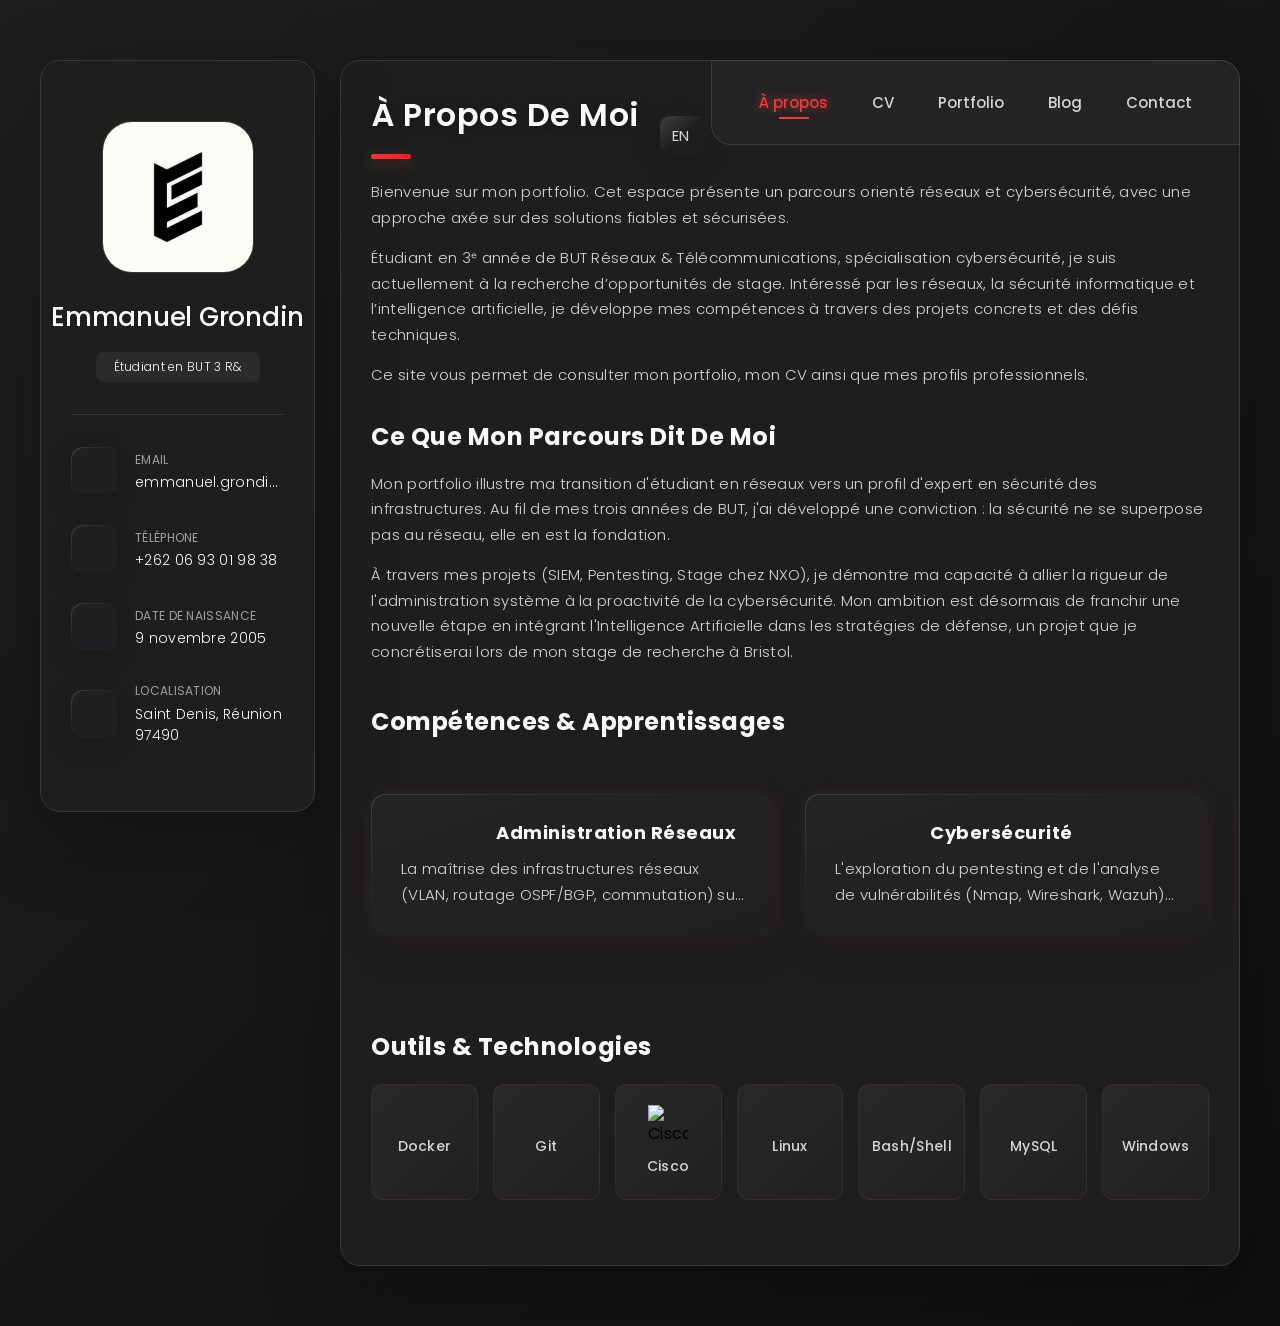
==== commit d1634324: "Update index.html" ====
--- a/index.html
+++ b/index.html
@@ -5,7 +5,7 @@
   <meta charset="UTF-8">
   <meta http-equiv="X-UA-Compatible" content="IE=edge">
   <meta name="viewport" content="width=device-width, initial-scale=1.0">
-  <title>Emmanuel Grondin - Portfolio Cybersécurité & Réseaux (BUT R&T)</title>
+  <title>Emmanuel Grondin - Portfolio Cybersécurité & Réseaux (BUT RT)</title>
   <meta name="description" content="Portfolio d'Emmanuel Grondin, étudiant en BUT Réseaux & Télécommunications spécialisé en cybersécurité. Projets en administration réseaux, pentesting, Docker et développement.">
   <meta name="keywords" content="Emmanuel Grondin, Portfolio, Cybersécurité, Réseaux, Télécommunications, BUT R&T, Pentesting, Cisco, Docker, Python, La Réunion">
   <meta name="author" content="Emmanuel Grondin">
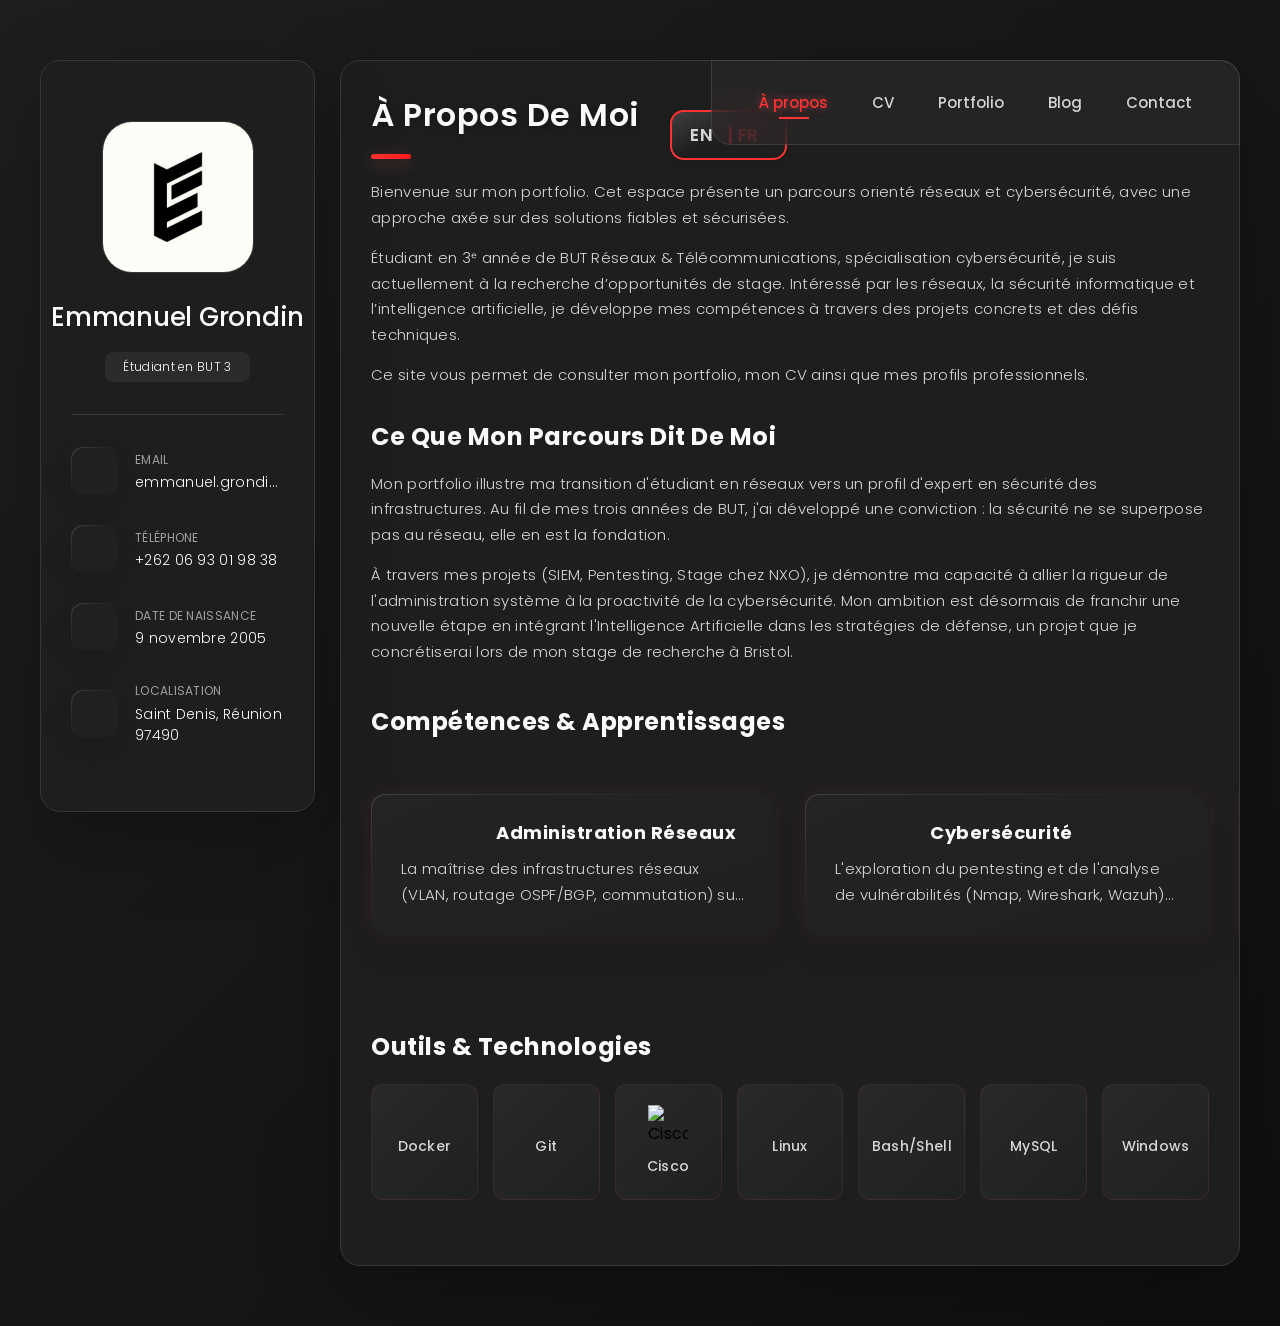
==== commit 57a82676: "test" ====
--- a/index.html
+++ b/index.html
@@ -80,7 +80,7 @@
         <div class="info-content">
           <h1 class="name" title="Emmanuel Grondin">Emmanuel Grondin</h1>
 
-          <p class="title" style="min-height: 1.5em;">Étudiant en BUT 3 R&T</p>
+          <p class="title" style="min-height: 1.5em;">Étudiant en BUT 3 RT</p>
         </div>
 
         <button class="info_more-btn" data-sidebar-btn>
@@ -237,6 +237,7 @@
           
           <button class="lang-toggle-btn" data-lang-toggle-btn title="Switch to English">
             <span class="lang-text">EN</span>
+            <span class="lang-label" style="font-weight:600;margin-left:6px;">| FR</span>
             <ion-icon name="language-outline"></ion-icon>
           </button>
         </header>
--- a/assets/css/style.css
+++ b/assets/css/style.css
@@ -2372,15 +2372,35 @@
   gap: 8px;
   background: var(--border-gradient-onyx);
   color: var(--light-gray);
-  padding: 8px 12px;
-  border-radius: 10px;
-  font-size: var(--fs-7);
+  padding: 10px 18px;
+  border-radius: 14px;
+  font-size: 1.1em;
+  font-weight: 600;
+  letter-spacing: 1px;
   transition: var(--transition-1);
-  box-shadow: var(--shadow-1);
-  border: none;
+  box-shadow: 0 2px 12px 0 rgba(0,0,0,0.10);
+  border: 2px solid var(--crimson-red, #e63946);
   position: relative;
   z-index: 1;
-}
+  cursor: pointer;
+  margin-left: 10px;
+  margin-right: 10px;
+  background-clip: padding-box;
+}
+
+.lang-toggle-btn .lang-label {
+  font-size: 1em;
+  color: var(--crimson-red, #e63946);
+  margin-left: 6px;
+  font-weight: 700;
+  letter-spacing: 0.5px;
+  transition: color 0.2s;
+}
+
+.lang-toggle-btn.active-lang .lang-label {
+  color: var(--light-gray);
+}
+
 
 .lang-toggle-btn::before {
   content: "";
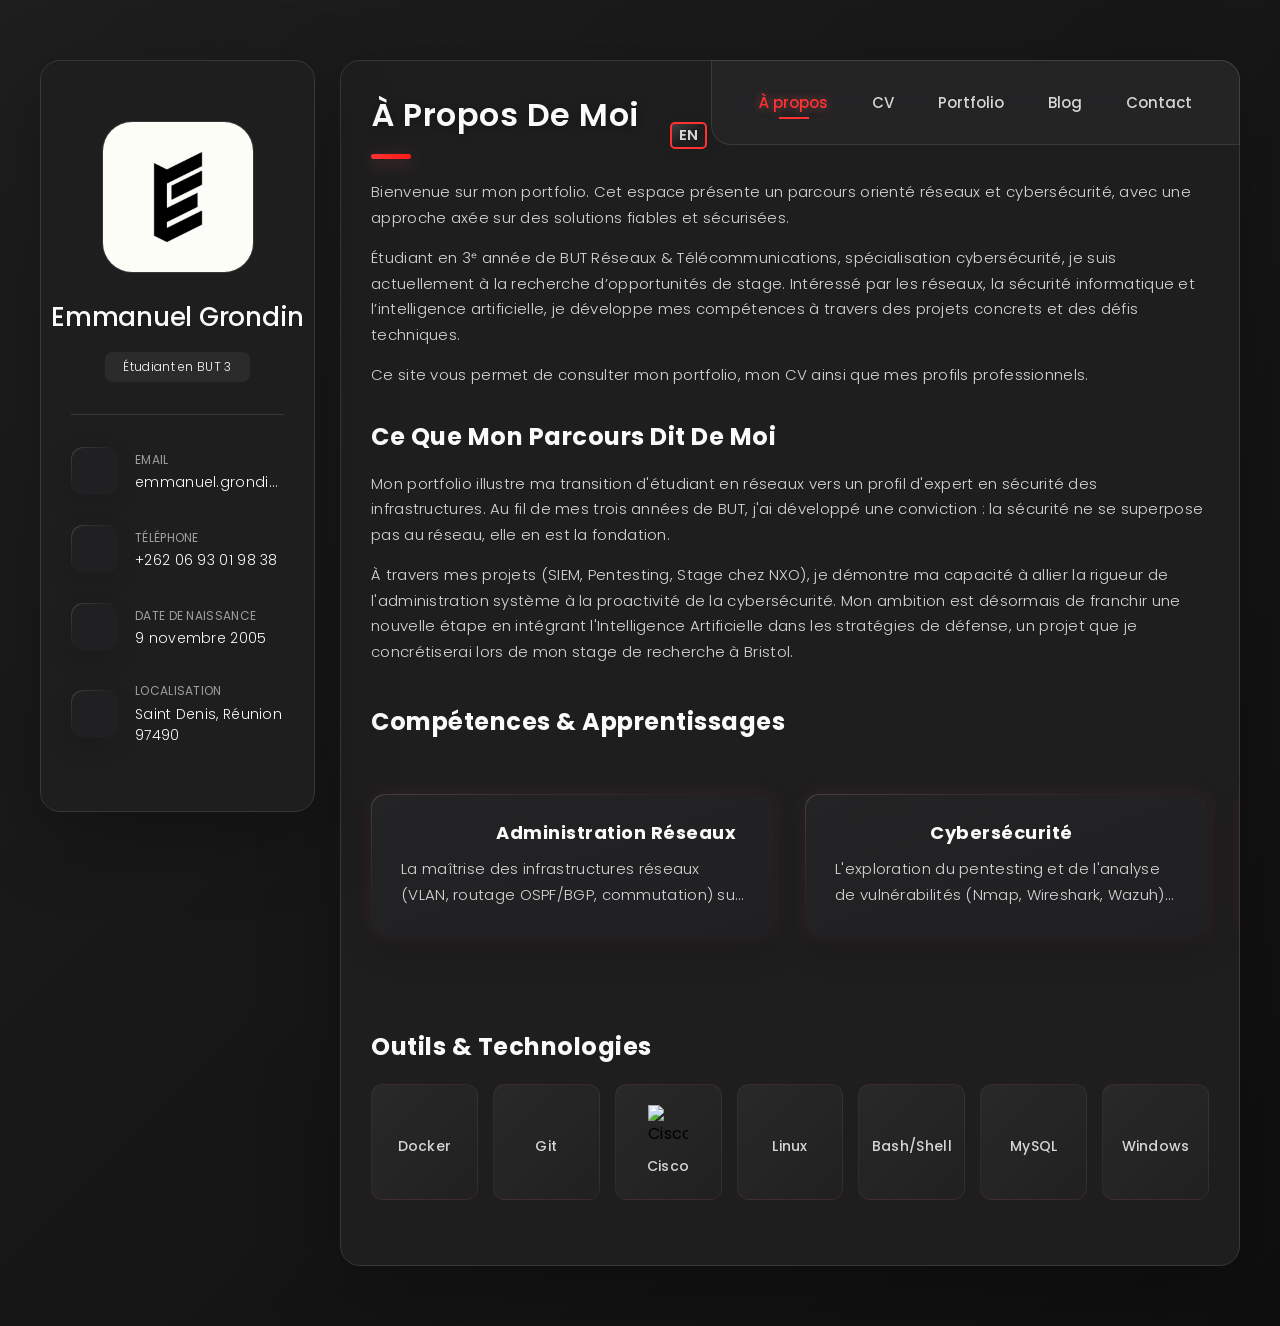
==== commit f70191ff: "b" ====
--- a/index.html
+++ b/index.html
@@ -237,8 +237,6 @@
           
           <button class="lang-toggle-btn" data-lang-toggle-btn title="Switch to English">
             <span class="lang-text">EN</span>
-            <span class="lang-label" style="font-weight:600;margin-left:6px;">| FR</span>
-            <ion-icon name="language-outline"></ion-icon>
           </button>
         </header>
 
--- a/assets/css/style.css
+++ b/assets/css/style.css
@@ -2367,16 +2367,15 @@
 \*-----------------------------------*/
 
 .lang-toggle-btn {
-  display: flex;
+  display: inline-flex;
   align-items: center;
-  gap: 8px;
   background: var(--border-gradient-onyx);
   color: var(--light-gray);
-  padding: 10px 18px;
-  border-radius: 14px;
-  font-size: 1.1em;
+  padding: 1px 7px;
+  border-radius: 5px;
+  font-size: 0.92em;
   font-weight: 600;
-  letter-spacing: 1px;
+  letter-spacing: 0.1px;
   transition: var(--transition-1);
   box-shadow: 0 2px 12px 0 rgba(0,0,0,0.10);
   border: 2px solid var(--crimson-red, #e63946);
@@ -2388,18 +2387,6 @@
   background-clip: padding-box;
 }
 
-.lang-toggle-btn .lang-label {
-  font-size: 1em;
-  color: var(--crimson-red, #e63946);
-  margin-left: 6px;
-  font-weight: 700;
-  letter-spacing: 0.5px;
-  transition: color 0.2s;
-}
-
-.lang-toggle-btn.active-lang .lang-label {
-  color: var(--light-gray);
-}
 
 
 .lang-toggle-btn::before {
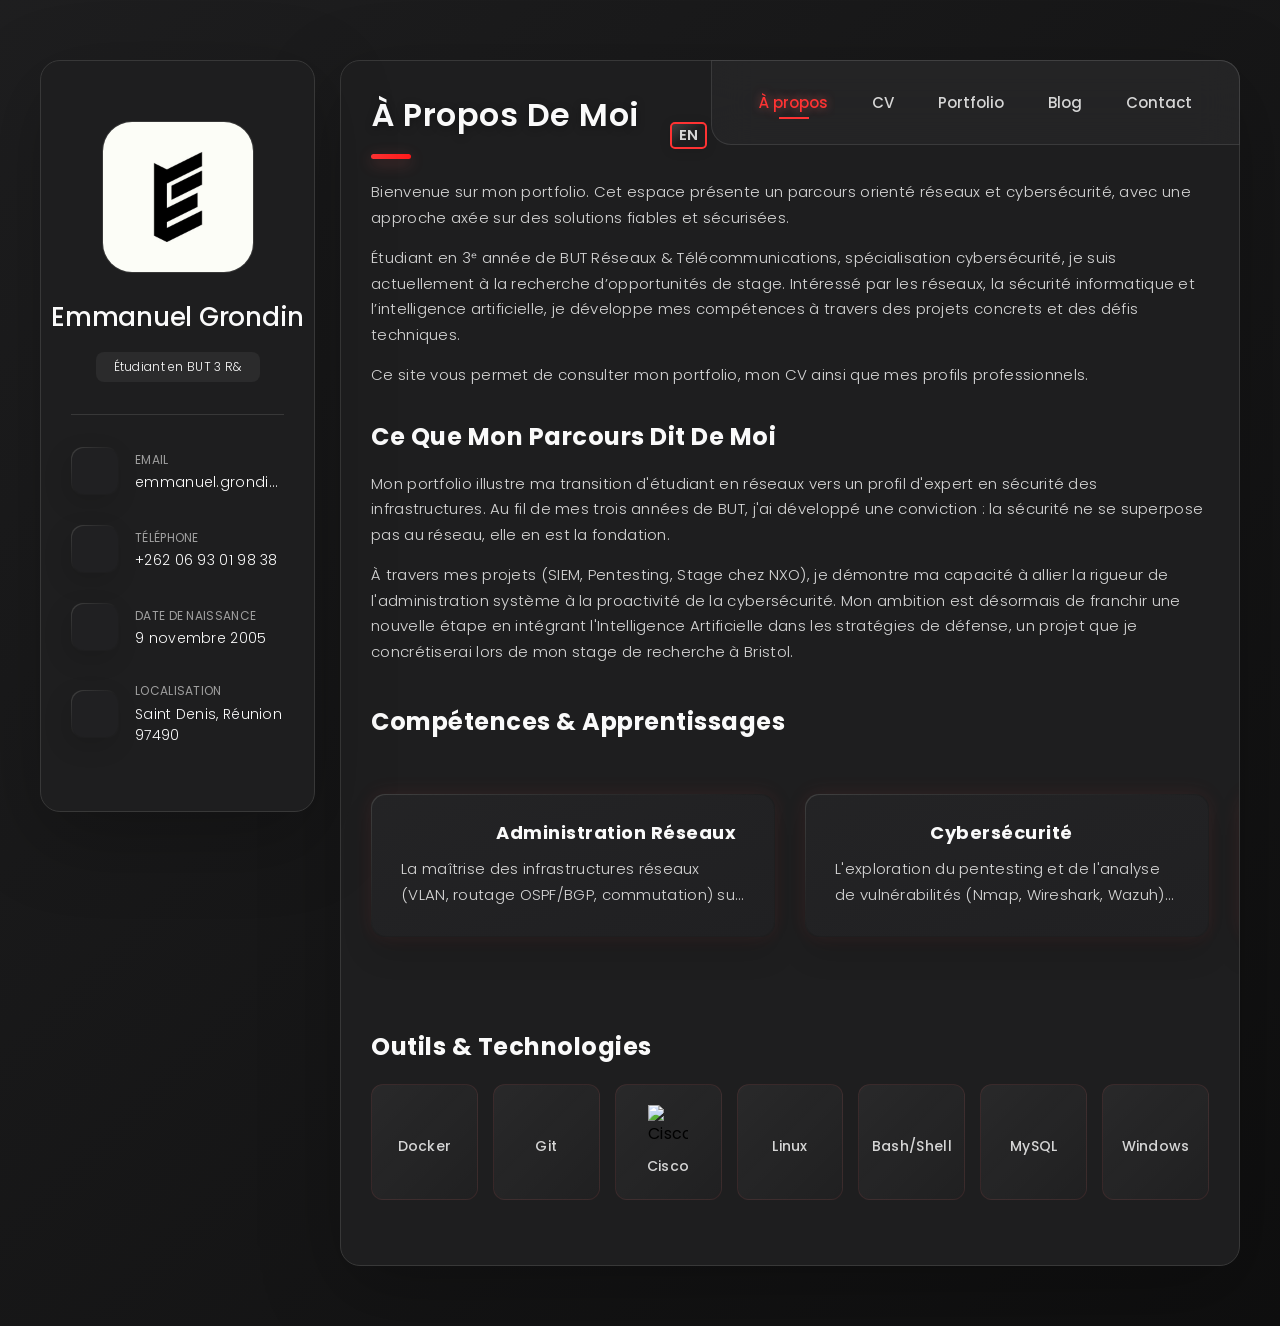
==== commit 7837e30b: "test" ====
--- a/index.html
+++ b/index.html
@@ -459,7 +459,7 @@
 
               <h4 class="h4 timeline-item-title">BUT Réseaux & Télécommunications - 3ème année</h4>
 
-              <span>2023 — 2026</span>
+              <span style="color: #d6d6d6;">2023 — 2026</span>
 
               <p class="timeline-text">
                 Formation spécialisée en réseaux informatiques, cybersécurité et télécommunications. Apprentissage des protocoles réseau, administration système et sécurité des données.
@@ -471,7 +471,7 @@
 
               <h4 class="h4 timeline-item-title">Baccalauréat Scientifique</h4>
 
-              <span>2020 — 2023</span>
+              <span style="color: #d6d6d6;">2020 — 2023</span>
 
               <p class="timeline-text">
                 Formation générale avec spécialisation en mathématiques et sciences de l'ingénieur préparant aux études supérieures en informatique et réseaux.
@@ -499,7 +499,7 @@
 
               <h4 class="h4 timeline-item-title">Stage final - NXO Indian Ocean</h4>
 
-              <span>Avril — Juin 2025</span>
+              <span style="color: #d6d6d6;">Avril — Juin 2025</span>
 
               <p class="timeline-text">
                 Stage de 2 mois au sein du département Réseaux & Sécurité. Déploiement d'équipements Cisco et Fortigate, support ITSM via Jira, migration SD-WAN, configuration VLAN et Wi-Fi, utilisation d'ESXi, GNS3 et Wireshark.
@@ -511,65 +511,33 @@
 
         </section>
 
-        <section class="skill">
-
-          <h3 class="h3 skills-title">Mes compétences</h3>
-
-          <ul class="skills-list content-card">
-
-            <li class="skills-item">
-
-              <div class="title-wrapper">
-                <h5 class="h5">Réseaux & TCP/IP</h5>
-                <data value="85">85%</data>
-              </div>
-
-              <div class="skill-progress-bg">
-                <div class="skill-progress-fill" style="width: 85%;"></div>
-              </div>
-
-            </li>
-
-            <li class="skills-item">
-
-              <div class="title-wrapper">
-                <h5 class="h5">Cybersécurité</h5>
-                <data value="80">80%</data>
-              </div>
-
-              <div class="skill-progress-bg">
-                <div class="skill-progress-fill" style="width: 80%;"></div>
-              </div>
-
-            </li>
-
-            <li class="skills-item">
-
-              <div class="title-wrapper">
-                <h5 class="h5">Linux & Windows</h5>
-                <data value="85">85%</data>
-              </div>
-
-              <div class="skill-progress-bg">
-                <div class="skill-progress-fill" style="width: 85%;"></div>
-              </div>
-
-            </li>
-
-            <li class="skills-item">
-
-              <div class="title-wrapper">
-                <h5 class="h5">Python & Scripting</h5>
-                <data value="75">75%</data>
-              </div>
-
-              <div class="skill-progress-bg">
-                <div class="skill-progress-fill" style="width: 75%;"></div>
-              </div>
-
-            </li>
-
-          </ul>
+        <section class="timeline">
+
+          <div class="title-wrapper">
+            <div class="icon-box">
+              <ion-icon name="ribbon-outline"></ion-icon>
+            </div>
+
+            <h3 class="h3">Certifications</h3>
+          </div>
+
+          <ol class="timeline-list">
+
+            <li class="timeline-item">
+
+              <h4 class="h4 timeline-item-title">SecNumacadémie - ANSSI</h4>
+
+              <span style="color: #d6d6d6;">Octobre 2023</span>
+
+              <p class="timeline-text">
+                Attestation de suivi du MOOC de l'ANSSI sur l'hygiène informatique : Panorama de la SSI, Sécurité de l'authentification, Sécurité sur Internet, Sécurité du poste de travail et nomadisme.
+              </p>
+
+              <img src="./ANSSIMOOC.png" alt="Attestation SecNumacadémie ANSSI" loading="lazy" style="margin-top: 15px; border-radius: 8px; border: 1px solid var(--jet); max-width: 100%; height: auto;">
+
+            </li>
+
+          </ol>
 
         </section>
 
@@ -675,7 +643,7 @@
                   <div class="project-item-icon-box">
                     <ion-icon name="eye-outline"></ion-icon>
                   </div>
-                  <img src="./SAE101.png" alt="Certification ANSSI - Hygiène Informatique" loading="lazy">
+                  <img src="./ANSSIMOOC.png" alt="Certification ANSSI - Hygiène Informatique" loading="lazy">
                 </figure>
                 <h3 class="project-title">Certification ANSSI - Hygiène Informatique</h3>
                 <p class="project-category">Cyber</p>
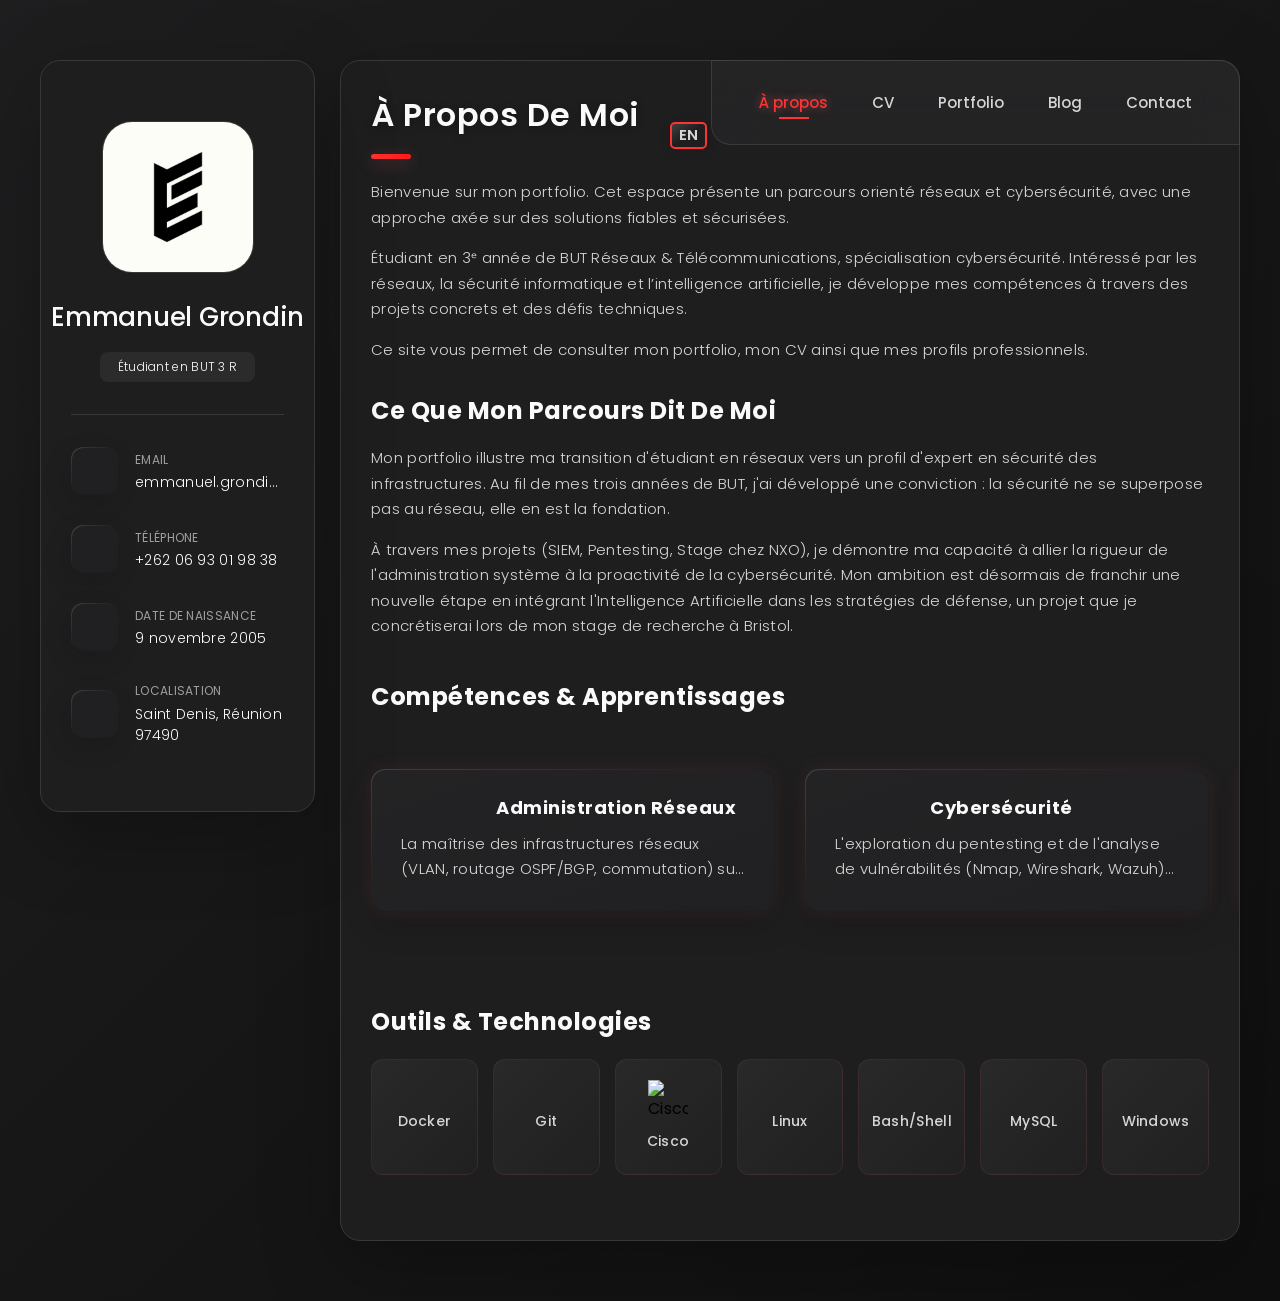
==== commit 464a3d09: "b" ====
--- a/index.html
+++ b/index.html
@@ -247,7 +247,7 @@
               Bienvenue sur mon portfolio. Cet espace présente un parcours orienté réseaux et cybersécurité, avec une approche axée sur des solutions fiables et sécurisées.
             </p>
             <p>
-              Étudiant en 3ᵉ année de BUT Réseaux &amp; Télécommunications, spécialisation cybersécurité, je suis actuellement à la recherche d’opportunités de stage.
+              Étudiant en 3ᵉ année de BUT Réseaux &amp; Télécommunications, spécialisation cybersécurité.
               Intéressé par les réseaux, la sécurité informatique et l’intelligence artificielle, je développe mes compétences à travers des projets concrets et des défis techniques.
             </p>
             <p>
@@ -271,7 +271,7 @@
               Welcome to my portfolio. This space showcases a journey focused on networks and cybersecurity, with an approach centered on reliable and secure solutions.
             </p>
             <p>
-              As a 3rd-year student in BUT Networks & Telecommunications, specializing in cybersecurity, I am currently looking for internship opportunities.
+              As a 3rd-year student in BUT Networks & Telecommunications, specializing in cybersecurity.
               Interested in networks, IT security, and artificial intelligence, I develop my skills through concrete projects and technical challenges.
             </p>
             <p>
@@ -522,6 +522,22 @@
           </div>
 
           <ol class="timeline-list">
+
+            <li class="timeline-item">
+
+              <h4 class="h4 timeline-item-title">Networking Basics - Cisco</h4>
+
+              <span style="color: #d6d6d6;">Mars 2026</span>
+
+              <p class="timeline-text">
+                Certification validant les compétences fondamentales en réseaux (architecture, protocoles, sécurité de base) obtenue via Cisco Networking Academy.
+              </p>
+
+              <a href="./Certification_Cisco.pdf" target="_blank" style="display: inline-block; margin-top: 10px; color: #ff6347; text-decoration: none;">Voir le certificat (PDF)</a>
+
+              <img src="./Ciscooo.png" alt="Certificat Cisco Networking Basics" loading="lazy" style="margin-top: 15px; border-radius: 8px; border: 1px solid var(--jet); max-width: 100%; height: auto;">
+
+            </li>
 
             <li class="timeline-item">
 
